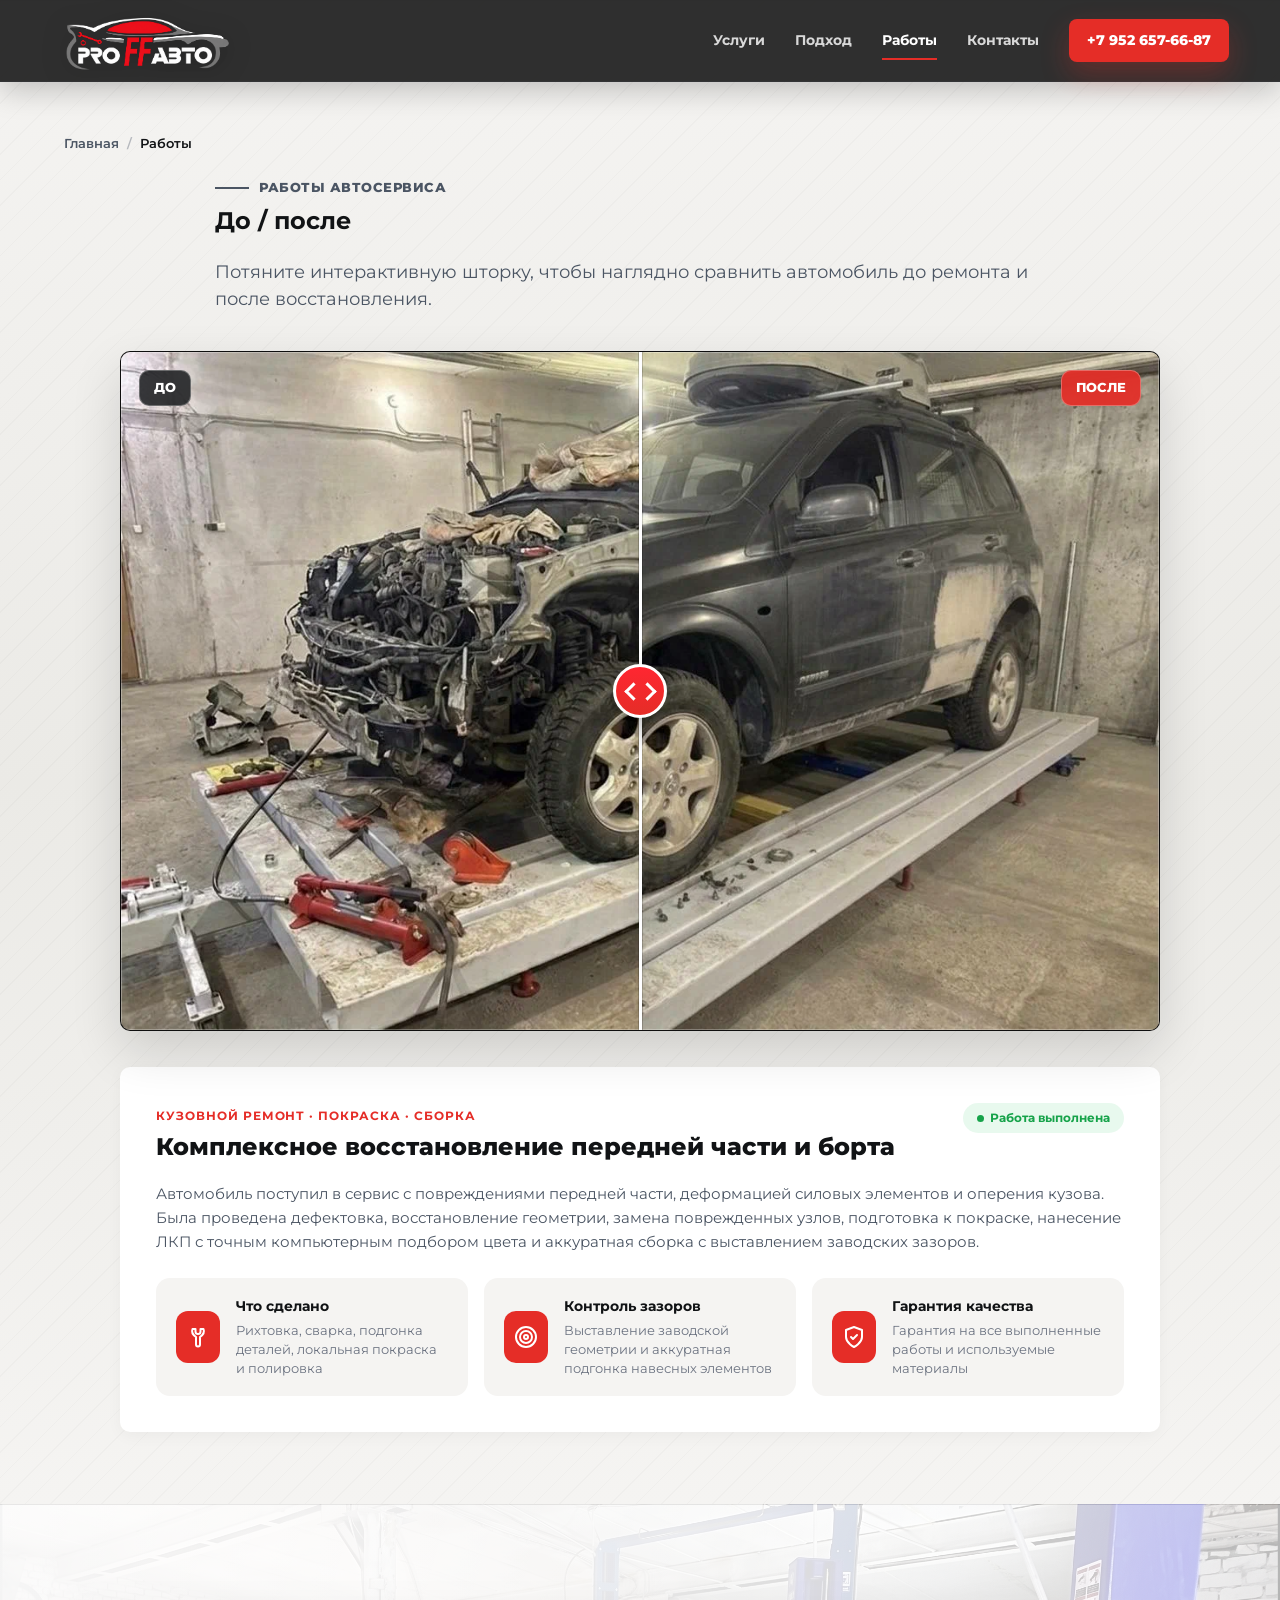
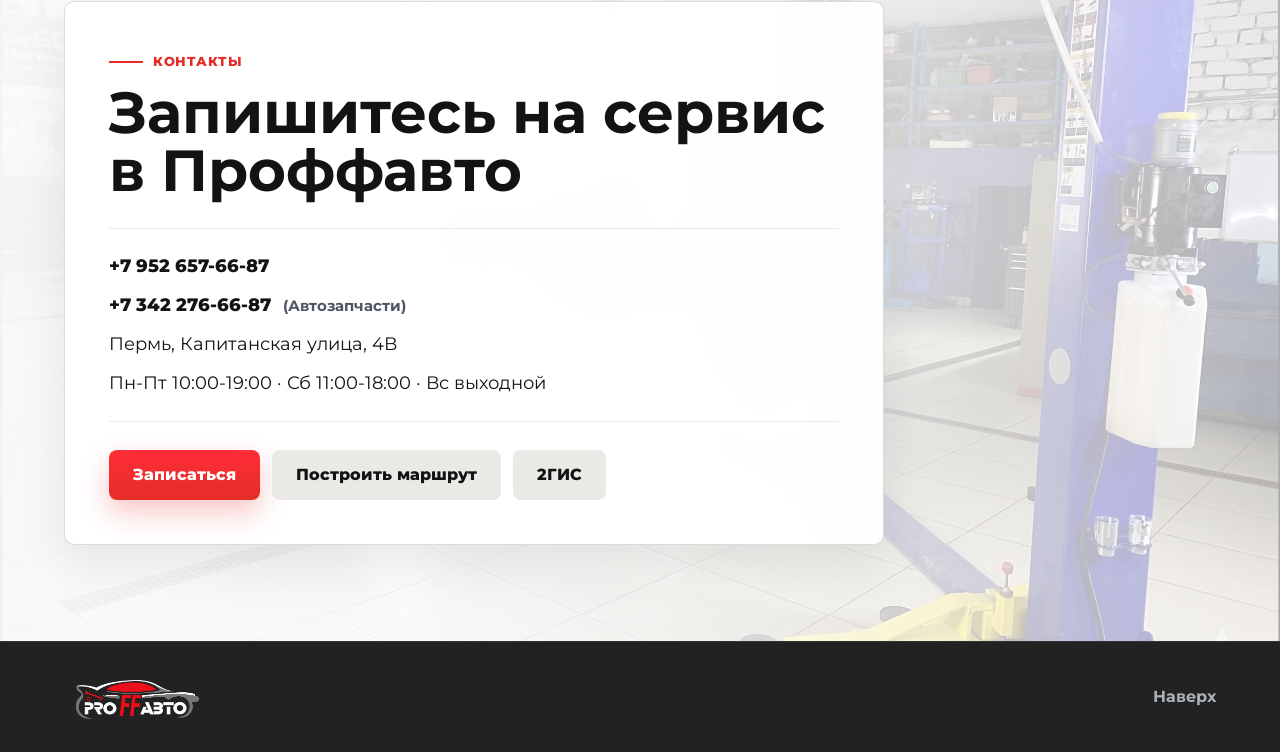
==== works.html @ 208b6aa0 "feat: move works comparison section to separate works.html page and update styling" ====
<!DOCTYPE html>
<html lang="ru">
<head>
  <meta charset="UTF-8">
  <meta name="viewport" content="width=device-width, initial-scale=1.0">
  <meta name="description" content="Примеры выполненных работ автосервиса Proffавто в Закамске. Фото автомобиля до и после ремонта. Телефон: +7 952 657-66-87.">
  <meta name="theme-color" content="#222223">
  <link rel="preconnect" href="https://fonts.googleapis.com">
  <link rel="preconnect" href="https://fonts.gstatic.com" crossorigin>
  <link href="https://fonts.googleapis.com/css2?family=Montserrat:ital,wght@0,400;0,500;0,600;0,700;0,800;0,900;1,400&display=swap" rel="stylesheet">
  <link rel="preload" as="image" href="do.jpg">
  <link rel="preload" as="image" href="posle.jpg">
  <link rel="icon" type="image/png" sizes="512x512" href="favicon.png?v=2">
  <title>Примеры работ До / После – Автосервис Proffавто в Закамске, Пермь</title>
  <link rel="stylesheet" href="style.css?v=12">
</head>
<body class="page-works">
  <header class="site-header" data-header>
    <a class="logo" href="index.html" aria-label="Proffавто на главную">
      <img class="logo-image" src="logo-transparent.png" alt="Proffавто">
    </a>

    <button class="nav-toggle" type="button" aria-expanded="false" aria-controls="main-nav" data-nav-toggle>
      <span></span>
      <span></span>
      <span></span>
    </button>

    <nav class="main-nav" id="main-nav" data-nav>
      <a href="index.html#services">Услуги</a>
      <a href="index.html#about">Подход</a>
      <a href="works.html" class="is-active">Работы</a>
      <a href="#contacts">Контакты</a>
      <a class="nav-phone" href="tel:+79526576687">+7 952 657-66-87</a>
    </nav>
  </header>

  <main id="top">
    <section class="section works-section works-page-section" id="works">
      <div class="works-page-header">
        <nav class="breadcrumbs" aria-label="Навигация по сайту">
          <a href="index.html">Главная</a>
          <span class="sep" aria-hidden="true">/</span>
          <span class="current">Работы</span>
        </nav>

        <div class="section-heading compact">
          <p class="eyebrow">Работы автосервиса</p>
          <h1>До / после</h1>
          <p>Потяните интерактивную шторку, чтобы наглядно сравнить автомобиль до ремонта и после восстановления.</p>
        </div>
      </div>

      <div class="work-comparison" data-comparison style="--position: 50%;">
        <img class="comparison-image comparison-before" src="do.jpg" alt="Автомобиль до ремонта">
        <img class="comparison-image comparison-after" src="posle.jpg" alt="Автомобиль после ремонта">
        <span class="comparison-label comparison-label-before">До</span>
        <span class="comparison-label comparison-label-after">После</span>
        <span class="comparison-divider" aria-hidden="true">
          <span class="comparison-handle"></span>
        </span>
        <input class="comparison-range" type="range" min="0" max="100" value="50" aria-label="Сравнить фото до и после" data-comparison-range>
      </div>

      <div class="work-details-card">
        <div class="work-details-header">
          <div>
            <span class="work-meta-tag">Кузовной ремонт · Покраска · Сборка</span>
            <h2 class="work-details-title">Комплексное восстановление передней части и борта</h2>
          </div>
          <span class="work-status-badge">Работа выполнена</span>
        </div>
        <p class="work-details-desc">
          Автомобиль поступил в сервис с повреждениями передней части, деформацией силовых элементов и оперения кузова. Была проведена дефектовка, восстановление геометрии, замена поврежденных узлов, подготовка к покраске, нанесение ЛКП с точным компьютерным подбором цвета и аккуратная сборка с выставлением заводских зазоров.
        </p>
        <div class="work-specs-grid">
          <div class="work-spec-item">
            <div class="work-spec-icon" aria-hidden="true">
              <svg viewBox="0 0 24 24" fill="none" stroke="currentColor" stroke-width="2" stroke-linecap="round" stroke-linejoin="round">
                <path d="M6.5 4 h3 v2.5 a2.5 2.5 0 0 0 5 0 V4 h3 C18.5 6.5 17.5 9.5 14 12 V19.5 a2 2 0 0 1 -4 0 V12 C6.5 9.5 5.5 6.5 6.5 4 z"></path>
              </svg>
            </div>
            <div>
              <strong>Что сделано</strong>
              <p>Рихтовка, сварка, подгонка деталей, локальная покраска и полировка</p>
            </div>
          </div>
          <div class="work-spec-item">
            <div class="work-spec-icon" aria-hidden="true">
              <svg viewBox="0 0 24 24" fill="none" stroke="currentColor" stroke-width="2" stroke-linecap="round" stroke-linejoin="round">
                <circle cx="12" cy="12" r="10"></circle>
                <circle cx="12" cy="12" r="6"></circle>
                <circle cx="12" cy="12" r="2"></circle>
              </svg>
            </div>
            <div>
              <strong>Контроль зазоров</strong>
              <p>Выставление заводской геометрии и аккуратная подгонка навесных элементов</p>
            </div>
          </div>
          <div class="work-spec-item">
            <div class="work-spec-icon" aria-hidden="true">
              <svg viewBox="0 0 24 24" fill="none" stroke="currentColor" stroke-width="2" stroke-linecap="round" stroke-linejoin="round">
                <path d="M12 22s8-4 8-10V5l-8-3-8 3v7c0 6 8 10 8 10z"></path>
                <path d="M9 12l2 2 4-4"></path>
              </svg>
            </div>
            <div>
              <strong>Гарантия качества</strong>
              <p>Гарантия на все выполненные работы и используемые материалы</p>
            </div>
          </div>
        </div>
      </div>
    </section>

    <section class="section contact-section" id="contacts">
      <div class="contact-card">
        <p class="eyebrow">Контакты</p>
        <h2>Запишитесь на сервис в Проффавто</h2>

        <div class="contact-lines">
          <a href="tel:+79526576687">+7 952 657-66-87</a>
          <span class="contact-phone-line">
            <a href="tel:+73422766687">+7 342 276-66-87</a>
            <span class="contact-phone-note">(Автозапчасти)</span>
          </span>
          <span>Пермь, Капитанская улица, 4В</span>
          <span>Пн-Пт 10:00-19:00 · Сб 11:00-18:00 · Вс выходной</span>
        </div>

        <div class="contact-actions">
          <a class="btn btn-primary" href="tel:+79526576687">Записаться</a>
          <a class="btn btn-secondary" href="https://yandex.com/maps/org/proffauto/19250466593/?ll=56.021358%2C58.025476&z=16" target="_blank" rel="noreferrer" aria-haspopup="dialog" aria-expanded="false" data-route-trigger>Построить маршрут</a>
          <a class="btn btn-secondary" href="https://go.2gis.com/cyw1y" target="_blank" rel="noreferrer">2ГИС</a>
        </div>
      </div>
    </section>
  </main>

  <div class="route-modal" hidden data-route-modal>
    <div class="route-backdrop" data-route-close></div>
    <section class="route-dialog" role="dialog" aria-modal="true" aria-labelledby="route-title" tabindex="-1" data-route-dialog>
      <button class="route-close" type="button" aria-label="Закрыть выбор карт" data-route-close>×</button>
      <p class="eyebrow">Маршрут</p>
      <h2 id="route-title">В каких картах построить маршрут?</h2>

      <div class="route-options">
        <a class="btn btn-secondary route-option" href="https://go.2gis.com/cyw1y" target="_blank" rel="noreferrer" data-route-link>2ГИС</a>
        <a class="btn btn-secondary route-option" href="https://yandex.com/maps/org/proffauto/19250466593/?ll=56.021358%2C58.025476&z=16" target="_blank" rel="noreferrer" data-route-link>Яндекс Карты</a>
      </div>
    </section>
  </div>

  <footer class="site-footer">
    <span class="footer-brand">
      <a href="index.html" aria-label="Proffавто на главную"><img src="logo-transparent.png" alt="Proffавто"></a>
    </span>
    <a href="#top">Наверх</a>
  </footer>

  <script src="script.js"></script>
  <script src="tracker.js?v=2" defer></script>
</body>
</html>
---- style.css ----
/* ==========================================================================
   PROFFАВТО — Светлая тема (стилистика GrafitAuto / grafitauto.ru)
   ========================================================================== */

:root {
  --bg: #f5f4f2;
  --bg-2: #ffffff;
  --surface: rgba(255, 255, 255, 0.95);
  --surface-solid: #ffffff;
  --surface-2: #fcfbf9;
  --text: #111315;
  --muted: #4b5563;
  --muted-2: #6b7280;
  --line: rgba(0, 0, 0, 0.08);
  --line-strong: rgba(0, 0, 0, 0.14);
  --red: #e52d27;
  --red-dark: #c41f1a;
  --red-soft: rgba(229, 45, 39, 0.08);
  --yellow: #fab918;
  --highlight: #22252a;
  --steel: #64748b;
  --white-soft: #f8f9fa;
  --shadow: 0 12px 36px rgba(0, 0, 0, 0.06);
  --shadow-sm: 0 4px 16px rgba(0, 0, 0, 0.04);
  --shadow-red: 0 12px 28px rgba(229, 45, 39, 0.28);
  --button-radius: 8px;
  --card-radius: 10px;
  --max-width: 1320px;
}

* {
  box-sizing: border-box;
}

html {
  scroll-behavior: smooth;
  scroll-padding-top: 90px;
  overflow-x: hidden;
}

body {
  margin: 0;
  min-width: 320px;
  overflow-x: hidden;
  background-color: var(--bg);
  color: var(--text);
  font-family: 'Montserrat', Inter, Arial, Helvetica, sans-serif;
  line-height: 1.5;
  text-rendering: optimizeLegibility;
}

body.nav-open,
body.route-modal-open {
  overflow: hidden;
}

a {
  color: inherit;
  text-decoration: none;
}

button,
input,
textarea {
  font: inherit;
}

img {
  max-width: 100%;
}

/* ==========================================================================
   Шапка сайта (Site Header) — Темный графит в цвет футера (#222223)
   ========================================================================== */

.site-header {
  position: fixed;
  z-index: 20;
  top: 0;
  left: 0;
  right: 0;
  display: flex;
  align-items: center;
  justify-content: space-between;
  gap: 24px;
  min-height: 78px;
  padding: 10px clamp(18px, 4vw, 64px);
  background: rgba(34, 34, 35, 0.94);
  border-bottom: 1px solid #333436;
  backdrop-filter: blur(20px);
  -webkit-backdrop-filter: blur(20px);
  box-shadow: 0 8px 30px rgba(0, 0, 0, 0.22);
  transition: min-height 0.2s ease, border-color 0.2s ease, background 0.2s ease, box-shadow 0.2s ease;
}

.site-header.is-scrolled {
  min-height: 68px;
  background: rgba(30, 30, 31, 0.98);
  border-bottom-color: rgba(255, 255, 255, 0.12);
  box-shadow: 0 12px 36px rgba(0, 0, 0, 0.35);
}

.logo {
  display: inline-flex;
  align-items: center;
  min-width: max-content;
  outline-offset: 8px;
}

.logo-image {
  display: block;
  width: 184px;
  height: auto;
  filter: drop-shadow(0 4px 12px rgba(0, 0, 0, 0.3));
}

.main-nav {
  display: flex;
  align-items: center;
  gap: 30px;
  color: rgba(255, 255, 255, 0.82);
  font-size: 14px;
  font-weight: 700;
}

.main-nav a {
  position: relative;
  outline-offset: 8px;
  transition: color 0.18s ease;
}

.main-nav a:not(.nav-phone)::after {
  content: "";
  position: absolute;
  left: 0;
  right: 0;
  bottom: -9px;
  height: 2px;
  background: var(--red);
  transform: scaleX(0);
  transform-origin: left;
  transition: transform 0.2s ease;
}

.main-nav a:hover,
.main-nav a:focus-visible {
  color: #ffffff;
}

.main-nav a:not(.nav-phone):hover::after,
.main-nav a:not(.nav-phone):focus-visible::after {
  transform: scaleX(1);
}

.main-nav a.is-active,
.main-nav a.is-active:focus-visible {
  color: #ffffff;
}

.main-nav a.is-active:not(.nav-phone)::after {
  transform: scaleX(1);
}

.nav-phone {
  padding: 11px 18px;
  background: var(--red);
  border: none;
  border-radius: var(--button-radius);
  color: #ffffff;
  font-weight: 800;
  box-shadow: var(--shadow-red);
  transition: background 0.2s ease, transform 0.2s ease, box-shadow 0.2s ease;
}

.nav-phone:hover,
.nav-phone:focus-visible {
  background: var(--red-dark);
  color: #ffffff !important;
  transform: translateY(-1px);
  box-shadow: 0 8px 24px rgba(229, 45, 39, 0.4);
}

.nav-toggle {
  display: none;
  width: 44px;
  height: 44px;
  padding: 10px;
  background: rgba(255, 255, 255, 0.08);
  border: 1px solid rgba(255, 255, 255, 0.16);
  border-radius: 8px;
  cursor: pointer;
}

.nav-toggle span {
  display: block;
  height: 2px;
  margin: 5px 0;
  background: #ffffff;
  transition: transform 0.2s ease, opacity 0.2s ease;
}

/* ==========================================================================
   Первый экран (Hero)
   ========================================================================== */

.hero {
  position: relative;
  min-height: clamp(760px, 92vh, 980px);
  display: grid;
  align-items: end;
  overflow: hidden;
  padding: 118px clamp(18px, 5vw, 72px) 72px;
  background-color: #ffffff;
}

.hero-media,
.image-panel {
  background-color: #e5e7eb;
  background-image:
    linear-gradient(125deg, rgba(229, 45, 39, 0.1), transparent 30%),
    url("zaezd.png");
  background-position: center;
  background-size: cover;
}

.image-panel {
  background-image:
    linear-gradient(125deg, rgba(229, 45, 39, 0.1), transparent 30%),
    url("work.jpeg");
}

.hero-media {
  position: absolute;
  inset: 0;
  transform: scale(1.03);
  filter: contrast(1.04) brightness(1.02);
}

.hero-overlay {
  position: absolute;
  inset: 0;
  background:
    linear-gradient(100deg, rgba(255, 255, 255, 0.97) 0%, rgba(255, 255, 255, 0.92) 42%, rgba(255, 255, 255, 0.5) 82%, rgba(255, 255, 255, 0.28) 100%),
    linear-gradient(0deg, rgba(255, 255, 255, 0.96) 0%, rgba(255, 255, 255, 0.5) 30%, transparent 65%);
}

.hero::before {
  display: none;
}

.hero::after {
  content: "";
  position: absolute;
  left: clamp(18px, 5vw, 72px);
  right: clamp(18px, 5vw, 72px);
  bottom: 0;
  height: 3px;
  background: linear-gradient(90deg, var(--red), rgba(229, 45, 39, 0.25), transparent);
}

.hero-content {
  position: relative;
  z-index: 1;
  width: min(930px, 100%);
  transform: translateY(-58px);
}

.eyebrow {
  display: inline-flex;
  align-items: center;
  gap: 10px;
  margin: 0 0 14px;
  color: var(--red);
  font-size: 13px;
  font-weight: 800;
  letter-spacing: 0.5px;
  line-height: 1.2;
  text-transform: uppercase;
}

.eyebrow::before {
  content: "";
  width: 34px;
  height: 2px;
  background: currentColor;
}

h1,
h2,
h3,
p {
  margin-top: 0;
}

.hero-title {
  margin-bottom: 20px;
  font-size: 128px;
  font-weight: 900;
  line-height: 0.86;
  letter-spacing: 0;
  text-transform: uppercase;
  background: linear-gradient(180deg, #111315 0%, #202429 55%, #3d4349 100%);
  background-clip: text;
  -webkit-background-clip: text;
  color: transparent;
  -webkit-text-fill-color: transparent;
  text-shadow: none;
}

.hero-title .hero-ff {
  background: linear-gradient(180deg, #ff2a37 0%, var(--red) 100%);
  background-clip: text;
  -webkit-background-clip: text;
  color: transparent;
  -webkit-text-fill-color: transparent;
}

h2 {
  margin-bottom: 16px;
  color: var(--text);
  font-size: 58px;
  line-height: 1;
  letter-spacing: 0;
  overflow-wrap: break-word;
}

h3 {
  margin-bottom: 10px;
  color: var(--text);
  font-size: 21px;
  line-height: 1.18;
  letter-spacing: 0;
}

.hero-lead {
  width: min(700px, 100%);
  margin-bottom: 30px;
  color: #374151;
  font-size: 22px;
  font-weight: 600;
  line-height: 1.45;
}

.hero-actions,
.contact-actions {
  display: flex;
  flex-wrap: wrap;
  gap: 12px;
}

/* ==========================================================================
   Кнопки (Buttons)
   ========================================================================== */

.btn {
  position: relative;
  display: inline-flex;
  align-items: center;
  justify-content: center;
  min-height: 50px;
  padding: 13px 24px;
  overflow: hidden;
  border: none;
  border-radius: var(--button-radius);
  cursor: pointer;
  font-weight: 800;
  isolation: isolate;
  outline: none;
  transition: transform 0.18s ease, background 0.18s ease, box-shadow 0.18s ease, color 0.18s ease;
}

.btn::before {
  content: "";
  position: absolute;
  z-index: -1;
  inset: 0;
  background: linear-gradient(110deg, transparent 0%, rgba(255, 255, 255, 0.28) 48%, transparent 100%);
  transform: translateX(-115%);
  transition: transform 0.45s ease;
}

.btn:hover,
.btn:focus-visible {
  transform: translateY(-2px);
}

.btn:hover::before,
.btn:focus-visible::before {
  transform: translateX(115%);
}

.btn-primary {
  border: none;
  background: linear-gradient(180deg, #ff2d38, var(--red));
  color: #ffffff;
  box-shadow: var(--shadow-red);
}

.btn-primary:hover,
.btn-primary:focus-visible {
  border: none;
  background: linear-gradient(180deg, #ff3c46, var(--red-dark));
  box-shadow: 0 16px 36px rgba(229, 45, 39, 0.35);
  color: #ffffff;
}

.btn-secondary {
  border: none;
  background: #ebe9e5;
  color: #111315;
  box-shadow: none;
}

.btn-secondary:hover,
.btn-secondary:focus-visible {
  border: none;
  color: var(--red);
  background: #e2e0dc;
  box-shadow: 0 4px 14px rgba(0, 0, 0, 0.08);
}

.hero-info {
  position: relative;
  display: grid;
  grid-template-columns: repeat(3, minmax(0, 1fr));
  gap: 0;
  width: min(850px, 100%);
  margin-top: 50px;
  overflow: hidden;
  border: none;
  border-radius: var(--card-radius);
  background: #ffffff;
  box-shadow: 0 12px 36px rgba(0, 0, 0, 0.08);
}

.hero-info::before {
  content: "";
  position: absolute;
  z-index: 2;
  top: 0;
  left: 0;
  right: 0;
  height: 3px;
  background: linear-gradient(90deg, var(--red), rgba(229, 45, 39, 0.2), transparent);
}

.hero-info div {
  min-height: 100px;
  padding: 22px;
  background: #ffffff;
}

.hero-info span {
  display: block;
  color: var(--muted-2);
  font-size: 13px;
  font-weight: 800;
  text-transform: uppercase;
  letter-spacing: 0.5px;
}

.hero-info strong {
  display: block;
  margin-top: 6px;
  color: var(--text);
  font-size: 18px;
  font-weight: 800;
}

.hero-info small {
  display: block;
  margin-top: 4px;
  color: var(--muted);
  font-size: 13px;
  line-height: 1.35;
}

/* ==========================================================================
   Секции и типографика
   ========================================================================== */

.section {
  position: relative;
  padding: 96px clamp(18px, 5vw, 72px);
}

.section-heading,
.services-grid,
.team-wrap,
.reviews-grid,
.work-comparison {
  width: min(var(--max-width), 100%);
  margin-right: auto;
  margin-left: auto;
}

.section-heading {
  display: grid;
  grid-template-columns: minmax(220px, 0.82fr) minmax(300px, 1.18fr);
  gap: 28px 76px;
  align-items: end;
  margin-bottom: 38px;
}

.section-heading .eyebrow {
  grid-column: 1 / -1;
  margin-bottom: -10px;
}

.section-heading p:not(.eyebrow) {
  color: var(--muted);
  font-size: 18px;
}

.section-heading.compact {
  display: block;
  width: min(850px, 100%);
}

.section-heading.compact .eyebrow {
  margin-bottom: 8px;
}

/* ==========================================================================
   Секция услуг (Services)
   ========================================================================== */

.services-section {
  background-color: var(--bg);
  border-top: 1px solid var(--line);
}

.services-section > *,
.reviews-section > * {
  position: relative;
  z-index: 1;
}

.services-grid {
  display: grid;
  grid-template-columns: repeat(3, minmax(0, 1fr));
  gap: 16px;
}

.service-card {
  position: relative;
  min-height: 260px;
  overflow: hidden;
  padding: 28px;
  background: #ffffff;
  border: 1px solid var(--line);
  border-radius: var(--card-radius);
  box-shadow: var(--shadow-sm);
  transition: transform 0.18s ease, border-color 0.18s ease, box-shadow 0.18s ease;
}

.service-card::before {
  content: "";
  position: absolute;
  top: 0;
  left: 0;
  right: 0;
  height: 3px;
  background: linear-gradient(90deg, var(--red), rgba(229, 45, 39, 0.2), transparent);
  opacity: 0;
  transition: opacity 0.18s ease;
}

.service-card:hover {
  transform: translateY(-4px);
  border-color: rgba(229, 45, 39, 0.35);
  box-shadow: 0 14px 38px rgba(0, 0, 0, 0.08);
}

.service-card:hover::before {
  opacity: 1;
}

.service-number {
  position: relative;
  z-index: 1;
  display: inline-grid;
  place-items: center;
  min-width: 44px;
  height: 30px;
  margin-bottom: 42px;
  color: var(--red);
  background: var(--red-soft);
  border: 1px solid rgba(229, 45, 39, 0.22);
  border-radius: 999px;
  font-size: 12px;
  font-weight: 900;
}

.service-card h3,
.service-card p,
.service-card .service-content {
  position: relative;
  z-index: 1;
}

.service-card p,
.content-panel p,
.step p {
  color: var(--muted);
}

.service-card-wide {
  grid-column: 1 / -1;
  display: grid;
  grid-template-columns: auto minmax(0, 1fr);
  gap: clamp(22px, 4vw, 54px);
  align-items: start;
  min-height: 0;
  padding-block: 34px;
  background: linear-gradient(135deg, #ffffff 65%, rgba(229, 45, 39, 0.04) 100%);
  border: 1px solid var(--line);
}

.service-card-wide .service-number {
  margin-bottom: 0;
}

.service-card-wide .service-content {
  max-width: 920px;
}

.service-card-wide p {
  margin-bottom: 0;
  font-size: 18px;
}

/* ==========================================================================
   Секция команды (Team)
   ========================================================================== */

.team-section {
  overflow: hidden;
  background-color: #ffffff;
  border-top: 1px solid var(--line);
}

.team-section > * {
  position: relative;
  z-index: 1;
}

.team-wrap {
  display: grid;
  grid-template-columns: minmax(300px, 0.92fr) minmax(360px, 1.08fr);
  gap: clamp(26px, 5vw, 72px);
  align-items: center;
}

.team-content {
  max-width: 640px;
}

.team-content h2 {
  margin-bottom: 22px;
}

.team-content > p:not(.eyebrow) {
  margin-bottom: 30px;
  color: var(--muted);
  font-size: 18px;
}

.team-points {
  display: flex;
  flex-wrap: wrap;
  gap: 10px;
}

.team-points span {
  display: inline-flex;
  align-items: center;
  min-height: 42px;
  padding: 10px 16px;
  background: var(--bg);
  border: 1px solid var(--line);
  border-left: 3px solid var(--red);
  border-radius: var(--button-radius);
  color: var(--text);
  font-size: 14px;
  font-weight: 800;
}

.team-photo {
  position: relative;
  min-height: 520px;
  margin: 0;
  overflow: hidden;
  background: var(--bg);
  border: 1px solid var(--line);
  border-radius: var(--card-radius);
  box-shadow: var(--shadow);
}

.team-photo::before {
  content: "";
  position: absolute;
  z-index: 1;
  inset: 0;
  background: linear-gradient(0deg, rgba(0, 0, 0, 0.15) 0%, transparent 40%);
  pointer-events: none;
}

.team-photo::after {
  content: "";
  position: absolute;
  z-index: 2;
  left: 0;
  right: 0;
  bottom: 0;
  height: 3px;
  background: linear-gradient(90deg, var(--red), rgba(229, 45, 39, 0.2), transparent);
}

.team-photo img {
  display: block;
  width: 100%;
  height: 100%;
  min-height: 520px;
  object-fit: cover;
}

/* ==========================================================================
   Секция отзывов (Reviews)
   ========================================================================== */

.reviews-section {
  background-color: var(--bg);
  border-top: 1px solid var(--line);
}

.reviews-grid {
  display: grid;
  grid-template-columns: repeat(2, minmax(0, 1fr));
  gap: 20px;
}

.review-card {
  position: relative;
  display: grid;
  justify-items: center;
  align-content: center;
  min-height: 405px;
  overflow: hidden;
  padding: clamp(26px, 4vw, 42px);
  background: #ffffff;
  border: 1px solid var(--line);
  border-radius: var(--card-radius);
  box-shadow: var(--shadow);
  text-align: center;
}

.review-card::before {
  content: "";
  position: absolute;
  top: 0;
  left: 50%;
  width: 180px;
  height: 3px;
  background: linear-gradient(90deg, transparent, var(--red), transparent);
  transform: translateX(-50%);
}

.good-place-badge {
  position: absolute;
  top: 20px;
  right: 20px;
  width: 58px;
  height: auto;
  z-index: 10;
  filter: drop-shadow(0 4px 10px rgba(0, 0, 0, 0.15));
  transition: transform 0.3s cubic-bezier(0.34, 1.56, 0.64, 1), filter 0.3s ease;
  cursor: pointer;
}

.good-place-badge:hover {
  transform: translateY(-3px) scale(1.08);
  filter: drop-shadow(0 8px 18px rgba(252, 60, 0, 0.3));
}

[data-review-card="2gis"] .good-place-badge:hover {
  filter: drop-shadow(0 8px 18px rgba(24, 193, 99, 0.3));
}

.good-place-badge img {
  display: block;
  width: 100%;
  height: auto;
  object-fit: contain;
}

.review-service {
  display: inline-flex;
  align-items: center;
  justify-content: center;
  width: 230px;
  max-width: 78%;
  height: 62px;
  margin-bottom: 26px;
  overflow: hidden;
  background: var(--bg);
  border: 1px solid var(--line);
  border-radius: var(--card-radius);
}

.review-service img {
  display: block;
  width: auto;
  height: 100%;
  max-width: 100%;
  object-fit: contain;
}

.yandex-logo img {
  width: 54px;
  height: 54px;
  max-width: 54px;
  max-height: 54px;
}

.two-gis-logo img {
  width: 182px;
  height: auto;
  max-height: 54px;
}

.review-rating {
  margin-bottom: 16px;
  color: var(--text);
  font-size: 88px;
  line-height: 0.9;
  font-weight: 900;
  text-shadow: none;
}

.review-stars {
  display: flex;
  gap: 7px;
  margin-bottom: 20px;
  color: var(--yellow);
  font-size: 36px;
  line-height: 1;
  text-shadow: 0 4px 12px rgba(250, 185, 24, 0.35);
}

.review-card p {
  margin-bottom: 30px;
  color: var(--muted);
  font-size: 20px;
  font-weight: 700;
}

.review-card .btn {
  width: min(300px, 100%);
}

/* ==========================================================================
   Секция «Подход» (Split / Steps)
   ========================================================================== */

.split-section {
  display: grid;
  grid-template-columns: minmax(320px, 0.95fr) minmax(320px, 1.05fr);
  gap: 46px;
  align-items: stretch;
  background-color: #ffffff;
  border-top: 1px solid var(--line);
}

.image-panel {
  min-height: 650px;
  border: 1px solid var(--line);
  border-radius: var(--card-radius);
  background-position: center left;
  box-shadow: var(--shadow);
}

.content-panel {
  align-self: center;
  max-width: 680px;
}

.content-panel > p:not(.eyebrow) {
  margin-bottom: 30px;
  font-size: 18px;
  color: var(--muted);
}

.steps {
  display: grid;
  position: relative;
  gap: 14px;
}

.steps::before {
  content: "";
  position: absolute;
  top: 28px;
  bottom: 28px;
  left: 51px;
  width: 2px;
  background: linear-gradient(180deg, rgba(229, 45, 39, 0), var(--red), rgba(229, 45, 39, 0));
}

.step {
  position: relative;
  display: grid;
  grid-template-columns: 66px 1fr;
  gap: 18px;
  align-items: center;
  min-height: 118px;
  overflow: hidden;
  padding: 22px 24px 22px 22px;
  background: var(--bg);
  border: 1px solid var(--line);
  border-radius: var(--card-radius);
  box-shadow: 0 2px 8px rgba(0, 0, 0, 0.03);
  transition: transform 0.18s ease, border-color 0.18s ease, box-shadow 0.18s ease;
}

.step::before {
  content: "";
  position: absolute;
  inset: 0 auto 0 0;
  width: 3px;
  background: linear-gradient(180deg, transparent, var(--red), transparent);
  opacity: 0.82;
}

.step:hover {
  transform: translateY(-2px);
  border-color: rgba(229, 45, 39, 0.34);
  box-shadow: 0 8px 24px rgba(0, 0, 0, 0.06);
}

.step span {
  position: relative;
  z-index: 1;
  display: grid;
  place-items: center;
  width: 58px;
  height: 58px;
  background: linear-gradient(145deg, #ff2d38, var(--red));
  border: 1px solid var(--red);
  border-radius: var(--card-radius);
  color: #ffffff;
  font-size: 20px;
  font-weight: 900;
  box-shadow: var(--shadow-red);
}

.step div {
  position: relative;
  z-index: 1;
}

.step h3,
.step p {
  margin-bottom: 0;
}

.step h3 {
  margin-bottom: 4px;
}

/* ==========================================================================
   Секция работ (Works: До / После)
   ========================================================================== */

.works-section {
  background:
    repeating-linear-gradient(135deg, rgba(0, 0, 0, 0.02) 0 1px, transparent 1px 18px),
    linear-gradient(180deg, #f5f4f2 0%, #ebeae6 52%, #f5f4f2 100%);
  color: var(--text);
  padding-top: 76px;
  padding-bottom: 76px;
  border-top: 1px solid var(--line);
}

.works-section .eyebrow {
  color: var(--red);
}

.works-section .section-heading p {
  color: var(--muted);
}

.work-comparison {
  --position: 50%;
  position: relative;
  width: min(1040px, 100%);
  max-height: 680px;
  aspect-ratio: 1195 / 896;
  overflow: hidden;
  isolation: isolate;
  border: 1px solid rgba(0, 0, 0, 0.12);
  border-radius: var(--card-radius);
  background: #111;
  box-shadow: 0 20px 50px rgba(0, 0, 0, 0.14);
}

.work-comparison::before {
  content: "";
  position: absolute;
  z-index: 2;
  inset: 0;
  border: 1px solid rgba(255, 255, 255, 0.28);
  pointer-events: none;
}

.comparison-image {
  position: absolute;
  inset: 0;
  display: block;
  width: 100%;
  height: 100%;
  object-fit: cover;
  pointer-events: none;
  user-select: none;
}

.comparison-after {
  clip-path: inset(0 0 0 var(--position));
}

.comparison-label {
  position: absolute;
  z-index: 3;
  top: 18px;
  display: inline-flex;
  align-items: center;
  min-height: 34px;
  padding: 7px 14px;
  background: rgba(17, 19, 21, 0.82);
  border: 1px solid rgba(255, 255, 255, 0.28);
  border-radius: var(--card-radius);
  color: #ffffff;
  font-size: 13px;
  font-weight: 800;
  text-transform: uppercase;
  backdrop-filter: blur(12px);
}

.comparison-label-before {
  left: 18px;
}

.comparison-label-after {
  right: 18px;
  background: rgba(229, 45, 39, 0.92);
}

.comparison-divider {
  position: absolute;
  z-index: 4;
  top: 0;
  bottom: 0;
  left: var(--position);
  width: 0;
  pointer-events: none;
}

.comparison-divider::before {
  content: "";
  position: absolute;
  top: 0;
  bottom: 0;
  left: -1px;
  width: 3px;
  background: #ffffff;
  box-shadow: 0 0 0 1px rgba(0, 0, 0, 0.18), 0 0 18px rgba(0, 0, 0, 0.4);
}

.comparison-handle {
  position: absolute;
  top: 50%;
  left: 0;
  display: grid;
  place-items: center;
  width: 54px;
  height: 54px;
  background: linear-gradient(180deg, #ff2631, var(--red));
  border: 3px solid #ffffff;
  border-radius: 50%;
  box-shadow: 0 12px 30px rgba(0, 0, 0, 0.3);
  transform: translate(-50%, -50%);
}

.comparison-handle::before,
.comparison-handle::after {
  content: "";
  position: absolute;
  width: 10px;
  height: 10px;
  border-top: 3px solid #ffffff;
  border-left: 3px solid #ffffff;
}

.comparison-handle::before {
  transform: translateX(-7px) rotate(-45deg);
}

.comparison-handle::after {
  transform: translateX(7px) rotate(135deg);
}

.comparison-range {
  position: absolute;
  z-index: 5;
  inset: 0;
  width: 100%;
  height: 100%;
  margin: 0;
  opacity: 0;
  cursor: ew-resize;
}

/* Стили отдельной страницы работ */
.works-page-section {
  padding-top: clamp(100px, 12vw, 130px);
  padding-bottom: 72px;
}

.works-page-header {
  width: min(var(--max-width), 100%);
  margin-left: auto;
  margin-right: auto;
  margin-bottom: 30px;
}

.breadcrumbs {
  display: inline-flex;
  align-items: center;
  gap: 8px;
  font-size: 13px;
  font-weight: 600;
  color: var(--muted-2);
  margin-bottom: 18px;
}

.breadcrumbs a {
  color: var(--muted);
  transition: color 0.16s ease;
}

.breadcrumbs a:hover {
  color: var(--red);
}

.breadcrumbs .sep {
  opacity: 0.45;
  user-select: none;
}

.breadcrumbs .current {
  color: var(--text);
}

.work-details-card {
  width: min(1040px, 100%);
  margin: 36px auto 0;
  background: var(--surface-solid);
  border: none;
  border-radius: var(--card-radius);
  padding: clamp(20px, 3.5vw, 36px);
  box-shadow: var(--shadow-sm);
}

.work-details-header {
  display: flex;
  flex-wrap: wrap;
  align-items: flex-start;
  justify-content: space-between;
  gap: 16px;
  margin-bottom: 20px;
  padding-bottom: 0;
  border-bottom: none;
}

.work-meta-tag {
  display: inline-block;
  font-size: 12px;
  font-weight: 700;
  text-transform: uppercase;
  letter-spacing: 0.08em;
  color: var(--red);
  margin-bottom: 6px;
}

.work-details-title {
  font-size: clamp(20px, 2.5vw, 24px);
  font-weight: 800;
  color: var(--text);
  margin: 0;
  line-height: 1.3;
}

.work-status-badge {
  display: inline-flex;
  align-items: center;
  gap: 6px;
  padding: 6px 14px;
  background: rgba(34, 197, 94, 0.1);
  color: #16a34a;
  border: none;
  border-radius: 999px;
  font-size: 12px;
  font-weight: 700;
  white-space: nowrap;
}

.work-status-badge::before {
  content: "";
  width: 7px;
  height: 7px;
  border-radius: 50%;
  background: #16a34a;
}

.work-details-desc {
  font-size: 15px;
  line-height: 1.6;
  color: var(--muted);
  margin: 0 0 24px;
}

.work-specs-grid {
  display: grid;
  grid-template-columns: repeat(auto-fit, minmax(260px, 1fr));
  gap: 16px;
}

.work-spec-item {
  display: flex;
  align-items: center;
  gap: 16px;
  padding: 18px 20px;
  background: #f5f4f2;
  border: none;
  border-radius: 14px;
}

.work-spec-icon {
  display: inline-flex;
  align-items: center;
  justify-content: center;
  width: 44px;
  height: 52px;
  min-width: 44px;
  background: var(--red);
  border-radius: 12px;
  color: #ffffff;
  flex-shrink: 0;
}

.work-spec-icon svg {
  display: block;
  width: 24px;
  height: 24px;
  stroke: #ffffff;
  fill: none;
  stroke-width: 2;
  stroke-linecap: round;
  stroke-linejoin: round;
}

.work-spec-item strong {
  display: block;
  font-size: 14px;
  font-weight: 700;
  color: var(--text);
  margin-bottom: 4px;
}

.work-spec-item p {
  margin: 0;
  font-size: 13px;
  line-height: 1.45;
  color: var(--muted-2);
}

/* ==========================================================================
   Секция контактов (Contacts)
   ========================================================================== */

.contact-section {
  display: grid;
  min-height: 620px;
  align-items: center;
  background:
    linear-gradient(105deg, rgba(255, 255, 255, 0.96), rgba(255, 255, 255, 0.9) 48%, rgba(255, 255, 255, 0.65)),
    url("offer.png");
  background-position: center;
  background-size: cover;
  border-top: 1px solid var(--line);
}

.contact-card {
  width: min(820px, 100%);
  padding: clamp(24px, 4vw, 44px);
  background: rgba(255, 255, 255, 0.95);
  border: 1px solid var(--line-strong);
  border-radius: var(--card-radius);
  box-shadow: 0 20px 50px rgba(0, 0, 0, 0.08);
  backdrop-filter: blur(18px);
}

.contact-lines {
  display: grid;
  gap: 12px;
  margin: 28px 0;
  padding: 24px 0;
  color: var(--text);
  border-top: 1px solid var(--line);
  border-bottom: 1px solid var(--line);
  font-size: 18px;
}

.contact-lines a {
  color: var(--text);
  font-weight: 800;
  transition: color 0.18s ease;
}

.contact-phone-line {
  display: inline-flex;
  align-items: baseline;
  gap: 12px;
  flex-wrap: wrap;
}

.contact-phone-note {
  color: var(--muted);
  font-size: 15px;
  font-weight: 700;
}

.contact-lines a:hover,
.contact-lines a:focus-visible {
  color: var(--red);
  text-decoration: underline;
  text-decoration-color: var(--red);
  text-underline-offset: 5px;
}

/* ==========================================================================
   Модальное окно маршрута (Route Modal)
   ========================================================================== */

.route-modal {
  position: fixed;
  z-index: 60;
  inset: 0;
  display: grid;
  place-items: center;
  padding: clamp(18px, 4vw, 52px);
}

.route-modal[hidden] {
  display: none;
}

.route-backdrop {
  position: absolute;
  inset: 0;
  background: rgba(17, 19, 21, 0.55);
  backdrop-filter: blur(14px);
}

.route-dialog {
  position: relative;
  z-index: 1;
  width: min(520px, 100%);
  padding: clamp(24px, 4vw, 34px);
  background: #ffffff;
  border: 1px solid var(--line-strong);
  border-radius: var(--card-radius);
  box-shadow: 0 24px 60px rgba(0, 0, 0, 0.16);
  outline: none;
}

.route-dialog::before {
  content: "";
  position: absolute;
  top: 0;
  left: 0;
  right: 0;
  height: 3px;
  background: linear-gradient(90deg, var(--red), rgba(229, 45, 39, 0.2), transparent);
}

.route-dialog .eyebrow {
  margin-bottom: 10px;
}

.route-dialog h2 {
  max-width: 410px;
  margin-bottom: 24px;
  font-size: 34px;
  line-height: 1.06;
}

.route-close {
  position: absolute;
  top: 16px;
  right: 16px;
  display: grid;
  place-items: center;
  width: 42px;
  height: 42px;
  padding: 0;
  background: #f0efe8;
  border: none;
  border-radius: 8px;
  color: var(--text);
  cursor: pointer;
  font-size: 28px;
  line-height: 1;
  transition: transform 0.18s ease, background 0.18s ease, color 0.18s ease;
}

.route-close:hover,
.route-close:focus-visible {
  transform: translateY(-2px);
  background: #e5e3dc;
  color: var(--red);
}

.route-options {
  display: grid;
  gap: 12px;
}

.route-option {
  justify-content: space-between;
  min-height: 60px;
  padding-inline: 20px;
  background: #f0efe8;
  border: none;
  color: var(--text);
}

.route-option:hover {
  background: #e5e3dc;
  border: none;
  color: var(--red);
}

.route-option::after {
  content: "";
  flex: 0 0 auto;
  width: 10px;
  height: 10px;
  margin-left: 16px;
  border-top: 2px solid currentColor;
  border-right: 2px solid currentColor;
  transform: rotate(45deg);
}

/* ==========================================================================
   Подвал сайта (Site Footer) — Темный графит в стиле GrafitAuto (.main_footer)
   ========================================================================== */

.site-footer {
  display: flex;
  align-items: center;
  justify-content: space-between;
  gap: 16px;
  padding: 32px clamp(18px, 5vw, 72px);
  background: #222223;
  border-top: 1px solid #333436;
  color: #8d8d8d;
}

.site-footer a {
  color: #abb3b8;
  font-weight: 700;
  transition: color 0.2s ease;
}

.site-footer a:hover {
  color: #ffffff;
}

.footer-brand {
  display: inline-flex;
  align-items: center;
}

.footer-brand img {
  display: block;
  width: 140px;
  height: auto;
}

/* ==========================================================================
   Анимации
   ========================================================================== */

@media (prefers-reduced-motion: no-preference) {
  .hero-media {
    animation: hero-drift 18s ease-in-out infinite alternate;
  }

  .reveal-ready .service-card,
  .reveal-ready .review-card,
  .reveal-ready .image-panel,
  .reveal-ready .content-panel,
  .reveal-ready .team-content,
  .reveal-ready .team-photo,
  .reveal-ready .work-comparison,
  .reveal-ready .contact-card {
    opacity: 0;
    transform: translateY(28px);
    transition: opacity 0.72s ease, transform 0.72s ease;
  }

  .reveal-ready .is-visible {
    opacity: 1;
    transform: translateY(0);
  }

  .reveal-ready .service-card:nth-child(2),
  .reveal-ready .review-card:nth-child(2),
  .reveal-ready .step:nth-child(2) {
    transition-delay: 0.05s;
  }

  .reveal-ready .service-card:nth-child(3),
  .reveal-ready .step:nth-child(3) {
    transition-delay: 0.1s;
  }

  .reveal-ready .service-card:nth-child(4),
  .reveal-ready .step:nth-child(4) {
    transition-delay: 0.15s;
  }
}

@keyframes hero-drift {
  from {
    transform: scale(1.03) translate3d(0, 0, 0);
  }

  to {
    transform: scale(1.07) translate3d(-1.2%, -0.8%, 0);
  }
}

/* ==========================================================================
   Адаптивность (Media Queries)
   ========================================================================== */

@media (max-width: 980px) {
  .hero-title {
    font-size: 92px;
  }

  h2 {
    font-size: 44px;
  }

  .section-heading,
  .split-section,
  .team-wrap,
  .contact-section {
    grid-template-columns: 1fr;
  }

  .section-heading {
    gap: 14px;
  }

  .split-section {
    gap: 14px;
  }

  .content-panel {
    display: contents;
  }

  .content-panel .eyebrow {
    order: 1;
  }

  .content-panel h2 {
    order: 2;
  }

  .content-panel > p:not(.eyebrow) {
    order: 3;
    margin-bottom: 0;
  }

  .image-panel {
    order: 4;
  }

  .steps {
    order: 5;
    margin-top: 16px;
  }

  .services-grid {
    grid-template-columns: repeat(2, minmax(0, 1fr));
  }

  .reviews-grid {
    grid-template-columns: 1fr;
  }

  .service-card-wide {
    grid-column: 1 / -1;
  }

  .image-panel {
    min-height: 430px;
  }

  .content-panel {
    max-width: none;
  }

  .team-content {
    max-width: none;
  }

  .team-photo,
  .team-photo img {
    min-height: 430px;
  }
}

@media (max-width: 760px) {
  html {
    scroll-padding-top: 76px;
  }

  .site-header {
    min-height: 66px;
    padding: 8px 18px;
  }

  .logo-image {
    width: 150px;
  }

  .nav-toggle {
    display: block;
  }

  .nav-toggle.is-active span:nth-child(1) {
    transform: translateY(7px) rotate(45deg);
  }

  .nav-toggle.is-active span:nth-child(2) {
    opacity: 0;
  }

  .nav-toggle.is-active span:nth-child(3) {
    transform: translateY(-7px) rotate(-45deg);
  }

  .main-nav {
    position: fixed;
    top: 72px;
    left: 14px;
    right: 14px;
    display: grid;
    gap: 4px;
    padding: 16px;
    background: rgba(34, 34, 35, 0.98);
    border: 1px solid #3a3a3c;
    border-radius: var(--card-radius);
    box-shadow: 0 16px 40px rgba(0, 0, 0, 0.45);
    transform: translateY(-16px);
    opacity: 0;
    pointer-events: none;
    transition: transform 0.2s ease, opacity 0.2s ease;
  }

  .main-nav.is-open {
    transform: translateY(0);
    opacity: 1;
    pointer-events: auto;
  }

  .main-nav a {
    padding: 12px;
    color: rgba(255, 255, 255, 0.9);
  }

  .main-nav a:hover,
  .main-nav a:focus-visible {
    color: #ffffff;
  }

  .main-nav a:not(.nav-phone)::after {
    bottom: 4px;
    left: 12px;
    right: 12px;
  }

  .nav-phone {
    text-align: center;
  }

  .hero {
    min-height: 760px;
    padding-top: 112px;
    padding-bottom: 40px;
  }

  .hero-content {
    transform: translateY(-24px);
  }

  .hero::before {
    inset: 84px 18px 24px;
  }

  .hero-overlay {
    background:
      linear-gradient(90deg, rgba(255, 255, 255, 0.98), rgba(255, 255, 255, 0.88)),
      linear-gradient(0deg, rgba(255, 255, 255, 0.98) 0%, rgba(255, 255, 255, 0.35) 58%);
  }

  .hero-title {
    font-size: 66px;
  }

  h2 {
    font-size: 36px;
    line-height: 1.05;
  }

  .hero-lead {
    font-size: 19px;
  }

  .hero-info {
    grid-template-columns: 1fr;
    margin-top: 38px;
  }

  .hero-info div {
    min-height: auto;
  }

  .section {
    padding-top: 68px;
    padding-bottom: 68px;
  }

  .works-section {
    padding-top: 56px;
    padding-bottom: 56px;
  }

  .works-page-section {
    padding-top: 96px;
  }

  .services-grid {
    grid-template-columns: 1fr;
  }

  .service-card {
    min-height: auto;
  }

  .service-card-wide {
    grid-template-columns: 1fr;
    gap: 0;
    padding-block: 28px;
  }

  .service-card-wide .service-number {
    justify-self: start;
    margin-bottom: 22px;
  }

  .service-card-wide p {
    font-size: 16px;
  }

  .review-card {
    min-height: auto;
  }

  .review-service {
    width: 210px;
    max-width: 82%;
    height: 56px;
    margin-bottom: 20px;
  }

  .service-number {
    margin-bottom: 22px;
  }

  .image-panel {
    min-height: 330px;
  }

  .split-section {
    gap: 14px;
  }

  .team-photo,
  .team-photo img {
    min-height: 320px;
  }

  .steps::before {
    left: 43px;
  }

  .step {
    grid-template-columns: 52px 1fr;
    gap: 14px;
    min-height: 0;
    padding: 18px 16px;
  }

  .step span {
    width: 50px;
    height: 50px;
    font-size: 18px;
  }

  .comparison-label {
    top: 12px;
    min-height: 30px;
    padding: 6px 10px;
    font-size: 12px;
  }

  .comparison-label-before {
    left: 12px;
  }

  .comparison-label-after {
    right: 12px;
  }

  .comparison-handle {
    width: 42px;
    height: 42px;
  }

  .route-modal {
    align-items: end;
    padding: 12px;
  }

  .route-dialog {
    padding: 24px 18px 18px;
  }

  .route-dialog h2 {
    max-width: 290px;
    margin-bottom: 20px;
    font-size: 26px;
  }

  .route-close {
    top: 12px;
    right: 12px;
    width: 38px;
    height: 38px;
  }
}

@media (max-width: 440px) {
  .logo-image {
    width: 136px;
  }

  .hero {
    min-height: 720px;
  }

  .hero-content {
    transform: translateY(-16px);
  }

  .hero-title {
    font-size: 50px;
  }

  h2 {
    font-size: 31px;
  }

  .hero-actions,
  .contact-actions {
    display: grid;
  }

  .btn {
    width: 100%;
  }

  .review-card {
    padding: 28px 20px;
  }

  .review-service {
    width: 190px;
    max-width: 84%;
    height: 50px;
  }

  .two-gis-logo img {
    width: 160px;
    max-height: 48px;
  }

  .yandex-logo img {
    width: 48px;
    height: 48px;
    max-width: 48px;
    max-height: 48px;
  }

  .review-rating {
    font-size: 62px;
  }

  .review-stars {
    gap: 5px;
    font-size: 28px;
  }

  .good-place-badge {
    top: 14px;
    right: 14px;
    width: 44px;
  }

  .comparison-label {
    min-height: 28px;
    padding: 5px 9px;
    font-size: 12px;
  }

  .comparison-handle {
    width: 38px;
    height: 38px;
  }
}
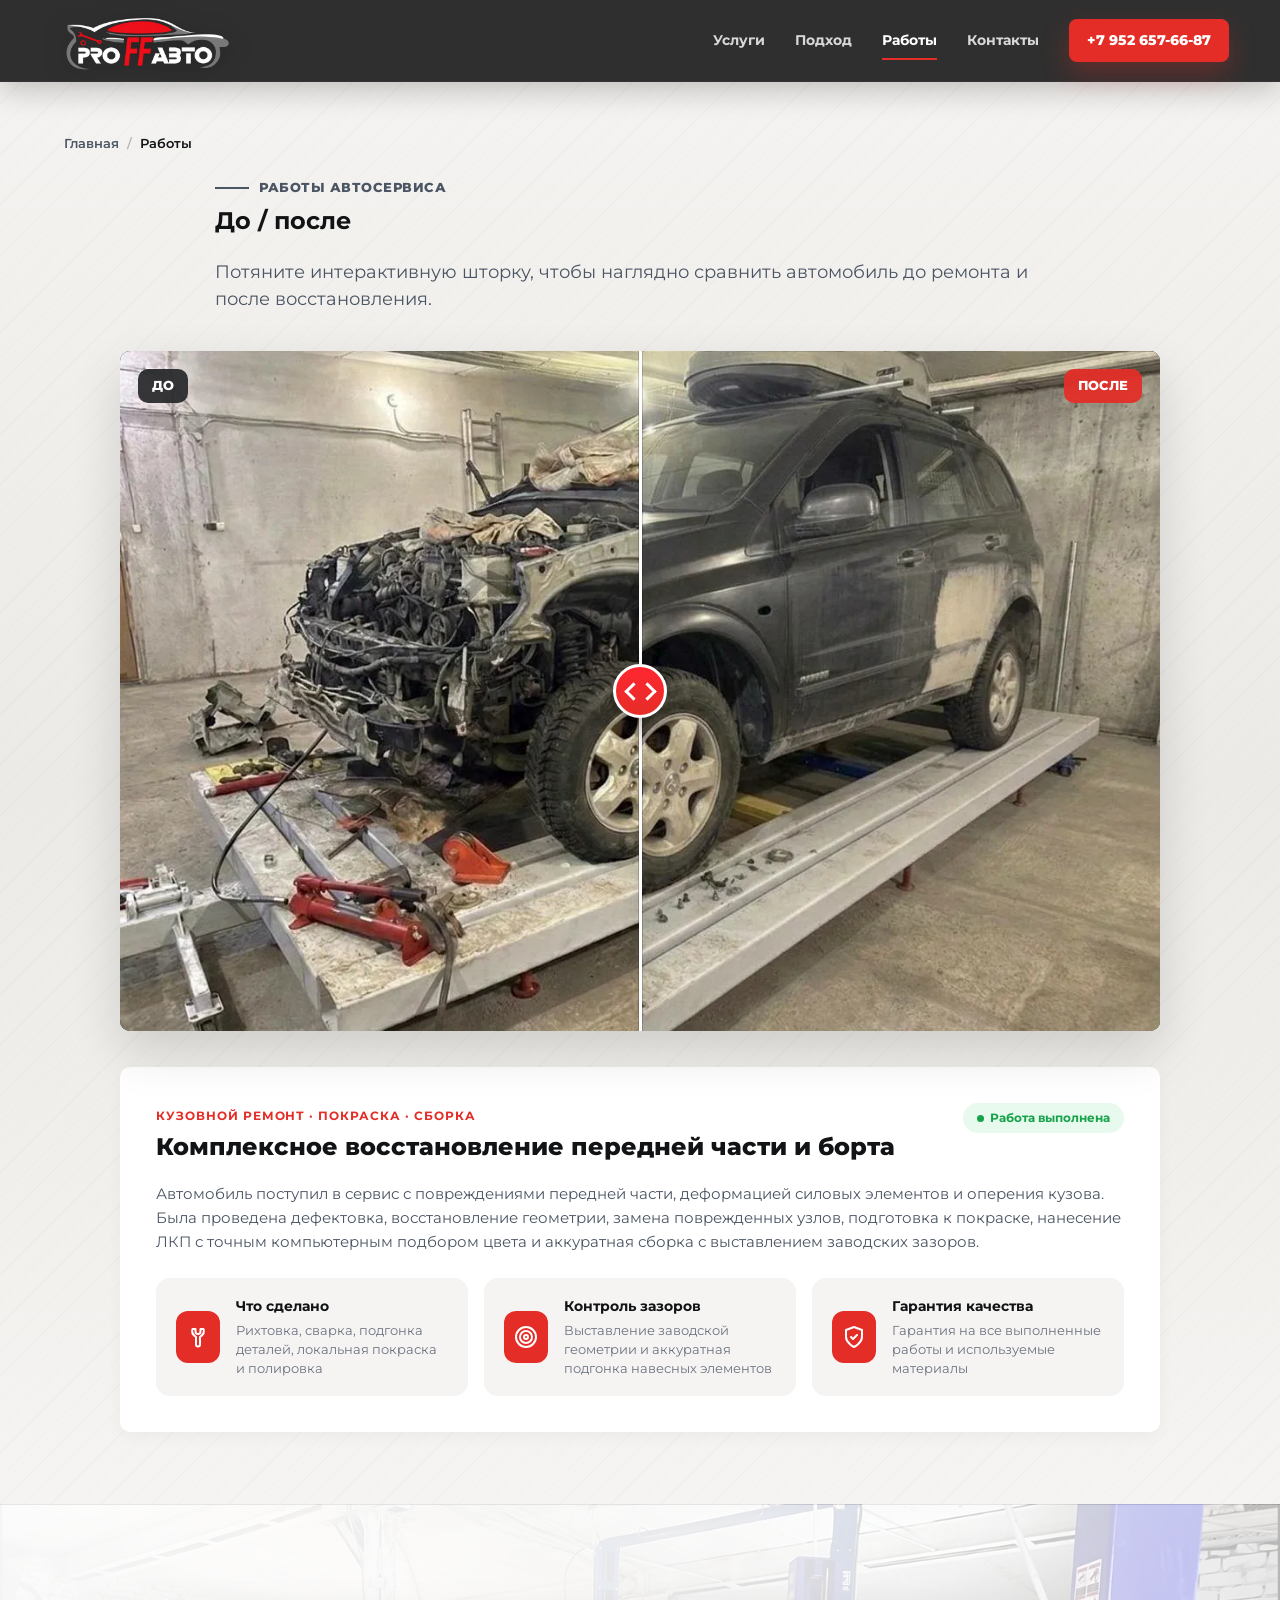
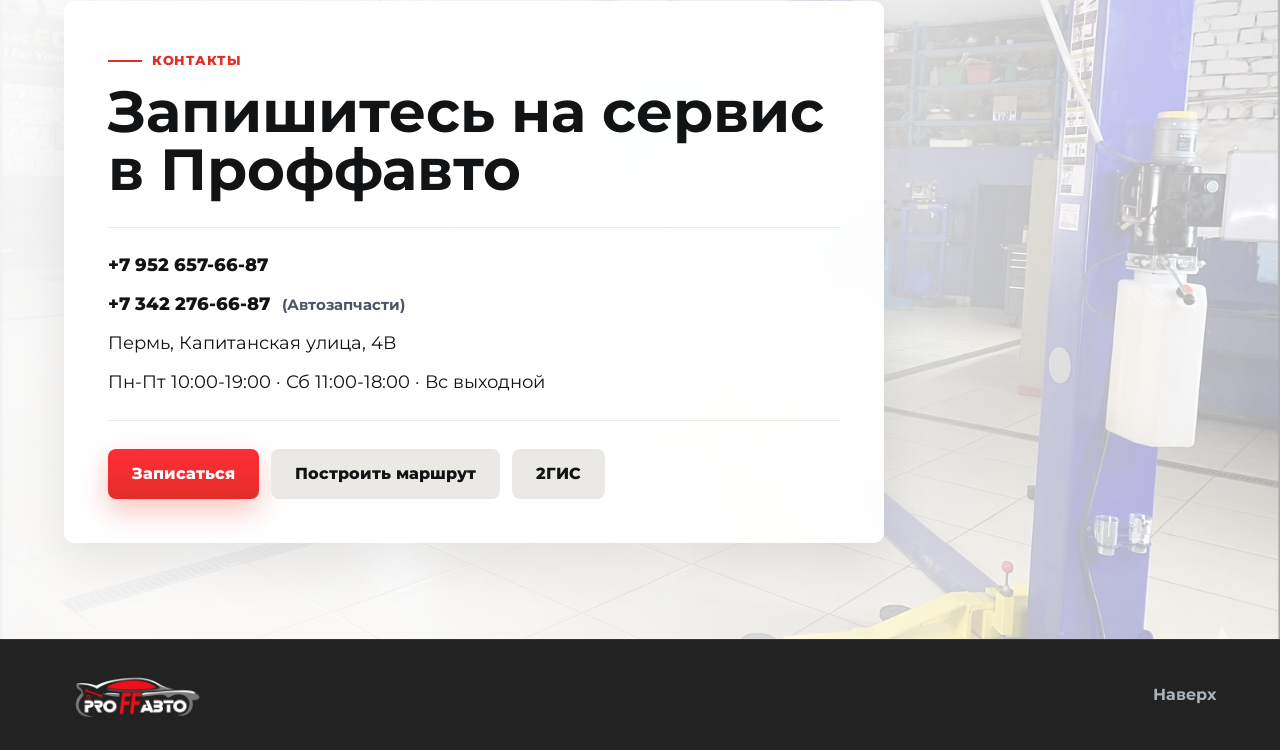
==== commit 7a90a3d0: "perf: optimize images to WebP, sync CSS version, and add SEO/OpenGraph metadata" ====
--- a/works.html
+++ b/works.html
@@ -8,16 +8,52 @@
   <link rel="preconnect" href="https://fonts.googleapis.com">
   <link rel="preconnect" href="https://fonts.gstatic.com" crossorigin>
   <link href="https://fonts.googleapis.com/css2?family=Montserrat:ital,wght@0,400;0,500;0,600;0,700;0,800;0,900;1,400&display=swap" rel="stylesheet">
-  <link rel="preload" as="image" href="do.jpg">
-  <link rel="preload" as="image" href="posle.jpg">
+  <link rel="preload" as="image" href="do.webp">
+  <link rel="preload" as="image" href="posle.webp">
   <link rel="icon" type="image/png" sizes="512x512" href="favicon.png?v=2">
+  <link rel="canonical" href="https://proffauto159.ru/works.html">
+  <meta property="og:type" content="website">
+  <meta property="og:locale" content="ru_RU">
+  <meta property="og:site_name" content="Proffавто">
+  <meta property="og:title" content="Примеры работ До / После – Автосервис Proffавто в Закамске, Пермь">
+  <meta property="og:description" content="Примеры выполненных работ автосервиса Proffавто в Закамске. Фото автомобиля до и после ремонта. Телефон: +7 952 657-66-87.">
+  <meta property="og:url" content="https://proffauto159.ru/works.html">
+  <meta property="og:image" content="https://proffauto159.ru/og-works.jpg">
+  <meta property="og:image:type" content="image/jpeg">
+  <meta property="og:image:width" content="1200">
+  <meta property="og:image:height" content="630">
+  <meta property="og:image:alt" content="Примеры кузовного ремонта До и После в автосервисе Proffавто">
+  <meta name="twitter:card" content="summary_large_image">
+  <meta name="twitter:title" content="Примеры работ До / После – Автосервис Proffавто в Закамске, Пермь">
+  <meta name="twitter:description" content="Примеры выполненных работ автосервиса Proffавто в Закамске. Фото автомобиля до и после ремонта.">
+  <meta name="twitter:image" content="https://proffauto159.ru/og-works.jpg">
   <title>Примеры работ До / После – Автосервис Proffавто в Закамске, Пермь</title>
-  <link rel="stylesheet" href="style.css?v=12">
+  <link rel="stylesheet" href="style.css?v=17">
+  <script type="application/ld+json">
+    {
+      "@context": "https://schema.org",
+      "@type": "BreadcrumbList",
+      "itemListElement": [
+        {
+          "@type": "ListItem",
+          "position": 1,
+          "name": "Главная",
+          "item": "https://proffauto159.ru/"
+        },
+        {
+          "@type": "ListItem",
+          "position": 2,
+          "name": "Работы",
+          "item": "https://proffauto159.ru/works.html"
+        }
+      ]
+    }
+  </script>
 </head>
 <body class="page-works">
   <header class="site-header" data-header>
     <a class="logo" href="index.html" aria-label="Proffавто на главную">
-      <img class="logo-image" src="logo-transparent.png" alt="Proffавто">
+      <img class="logo-image" src="logo-transparent.webp" alt="Proffавто">
     </a>
 
     <button class="nav-toggle" type="button" aria-expanded="false" aria-controls="main-nav" data-nav-toggle>
@@ -52,8 +88,8 @@
       </div>
 
       <div class="work-comparison" data-comparison style="--position: 50%;">
-        <img class="comparison-image comparison-before" src="do.jpg" alt="Автомобиль до ремонта">
-        <img class="comparison-image comparison-after" src="posle.jpg" alt="Автомобиль после ремонта">
+        <img class="comparison-image comparison-before" src="do.webp" alt="Автомобиль до ремонта">
+        <img class="comparison-image comparison-after" src="posle.webp" alt="Автомобиль после ремонта">
         <span class="comparison-label comparison-label-before">До</span>
         <span class="comparison-label comparison-label-after">После</span>
         <span class="comparison-divider" aria-hidden="true">
@@ -154,7 +190,7 @@
 
   <footer class="site-footer">
     <span class="footer-brand">
-      <a href="index.html" aria-label="Proffавто на главную"><img src="logo-transparent.png" alt="Proffавто"></a>
+      <a href="index.html" aria-label="Proffавто на главную"><img src="logo-transparent.webp" alt="Proffавто"></a>
     </span>
     <a href="#top">Наверх</a>
   </footer>
--- a/style.css
+++ b/style.css
@@ -218,7 +218,7 @@
   background-color: #e5e7eb;
   background-image:
     linear-gradient(125deg, rgba(229, 45, 39, 0.1), transparent 30%),
-    url("zaezd.png");
+    url("zaezd.webp");
   background-position: center;
   background-size: cover;
 }
@@ -226,7 +226,7 @@
 .image-panel {
   background-image:
     linear-gradient(125deg, rgba(229, 45, 39, 0.1), transparent 30%),
-    url("work.jpeg");
+    url("work.webp");
 }
 
 .hero-media {
@@ -530,8 +530,8 @@
   border-top: 1px solid var(--line);
 }
 
-.services-section > *,
-.reviews-section > * {
+.services-section>*,
+.reviews-section>* {
   position: relative;
   z-index: 1;
 }
@@ -548,10 +548,10 @@
   overflow: hidden;
   padding: 28px;
   background: #ffffff;
-  border: 1px solid var(--line);
+  border: none;
   border-radius: var(--card-radius);
   box-shadow: var(--shadow-sm);
-  transition: transform 0.18s ease, border-color 0.18s ease, box-shadow 0.18s ease;
+  transition: transform 0.18s ease, box-shadow 0.18s ease;
 }
 
 .service-card::before {
@@ -568,7 +568,6 @@
 
 .service-card:hover {
   transform: translateY(-4px);
-  border-color: rgba(229, 45, 39, 0.35);
   box-shadow: 0 14px 38px rgba(0, 0, 0, 0.08);
 }
 
@@ -586,7 +585,6 @@
   margin-bottom: 42px;
   color: var(--red);
   background: var(--red-soft);
-  border: 1px solid rgba(229, 45, 39, 0.22);
   border-radius: 999px;
   font-size: 12px;
   font-weight: 900;
@@ -614,7 +612,7 @@
   min-height: 0;
   padding-block: 34px;
   background: linear-gradient(135deg, #ffffff 65%, rgba(229, 45, 39, 0.04) 100%);
-  border: 1px solid var(--line);
+  border: none;
 }
 
 .service-card-wide .service-number {
@@ -640,7 +638,7 @@
   border-top: 1px solid var(--line);
 }
 
-.team-section > * {
+.team-section>* {
   position: relative;
   z-index: 1;
 }
@@ -660,7 +658,7 @@
   margin-bottom: 22px;
 }
 
-.team-content > p:not(.eyebrow) {
+.team-content>p:not(.eyebrow) {
   margin-bottom: 30px;
   color: var(--muted);
   font-size: 18px;
@@ -678,8 +676,7 @@
   min-height: 42px;
   padding: 10px 16px;
   background: var(--bg);
-  border: 1px solid var(--line);
-  border-left: 3px solid var(--red);
+  border: none;
   border-radius: var(--button-radius);
   color: var(--text);
   font-size: 14px;
@@ -692,7 +689,7 @@
   margin: 0;
   overflow: hidden;
   background: var(--bg);
-  border: 1px solid var(--line);
+  border: none;
   border-radius: var(--card-radius);
   box-shadow: var(--shadow);
 }
@@ -749,7 +746,7 @@
   overflow: hidden;
   padding: clamp(26px, 4vw, 42px);
   background: #ffffff;
-  border: 1px solid var(--line);
+  border: none;
   border-radius: var(--card-radius);
   box-shadow: var(--shadow);
   text-align: center;
@@ -804,7 +801,7 @@
   margin-bottom: 26px;
   overflow: hidden;
   background: var(--bg);
-  border: 1px solid var(--line);
+  border: none;
   border-radius: var(--card-radius);
 }
 
@@ -874,7 +871,7 @@
 
 .image-panel {
   min-height: 650px;
-  border: 1px solid var(--line);
+  border: none;
   border-radius: var(--card-radius);
   background-position: center left;
   box-shadow: var(--shadow);
@@ -885,7 +882,7 @@
   max-width: 680px;
 }
 
-.content-panel > p:not(.eyebrow) {
+.content-panel>p:not(.eyebrow) {
   margin-bottom: 30px;
   font-size: 18px;
   color: var(--muted);
@@ -894,48 +891,21 @@
 .steps {
   display: grid;
   position: relative;
-  gap: 14px;
-}
-
-.steps::before {
-  content: "";
-  position: absolute;
-  top: 28px;
-  bottom: 28px;
-  left: 51px;
-  width: 2px;
-  background: linear-gradient(180deg, rgba(229, 45, 39, 0), var(--red), rgba(229, 45, 39, 0));
+  gap: 12px;
 }
 
 .step {
   position: relative;
   display: grid;
-  grid-template-columns: 66px 1fr;
+  grid-template-columns: 46px 1fr;
   gap: 18px;
   align-items: center;
-  min-height: 118px;
   overflow: hidden;
-  padding: 22px 24px 22px 22px;
+  padding: 20px 24px;
   background: var(--bg);
   border: 1px solid var(--line);
   border-radius: var(--card-radius);
-  box-shadow: 0 2px 8px rgba(0, 0, 0, 0.03);
-  transition: transform 0.18s ease, border-color 0.18s ease, box-shadow 0.18s ease;
-}
-
-.step::before {
-  content: "";
-  position: absolute;
-  inset: 0 auto 0 0;
-  width: 3px;
-  background: linear-gradient(180deg, transparent, var(--red), transparent);
-  opacity: 0.82;
-}
-
-.step:hover {
-  transform: translateY(-2px);
-  border-color: rgba(229, 45, 39, 0.34);
-  box-shadow: 0 8px 24px rgba(0, 0, 0, 0.06);
+  box-shadow: 0 2px 8px rgba(0, 0, 0, 0.025);
 }
 
 .step span {
@@ -943,15 +913,16 @@
   z-index: 1;
   display: grid;
   place-items: center;
-  width: 58px;
-  height: 58px;
-  background: linear-gradient(145deg, #ff2d38, var(--red));
-  border: 1px solid var(--red);
-  border-radius: var(--card-radius);
-  color: #ffffff;
-  font-size: 20px;
-  font-weight: 900;
-  box-shadow: var(--shadow-red);
+  width: 46px;
+  height: 46px;
+  background: #ffffff;
+  border: 1.5px solid rgba(229, 45, 39, 0.22);
+  border-radius: 50%;
+  color: var(--red);
+  font-size: 16px;
+  font-weight: 800;
+  font-variant-numeric: tabular-nums;
+  box-shadow: 0 3px 10px rgba(17, 19, 21, 0.05);
 }
 
 .step div {
@@ -998,19 +969,10 @@
   aspect-ratio: 1195 / 896;
   overflow: hidden;
   isolation: isolate;
-  border: 1px solid rgba(0, 0, 0, 0.12);
+  border: none;
   border-radius: var(--card-radius);
   background: #111;
   box-shadow: 0 20px 50px rgba(0, 0, 0, 0.14);
-}
-
-.work-comparison::before {
-  content: "";
-  position: absolute;
-  z-index: 2;
-  inset: 0;
-  border: 1px solid rgba(255, 255, 255, 0.28);
-  pointer-events: none;
 }
 
 .comparison-image {
@@ -1037,7 +999,7 @@
   min-height: 34px;
   padding: 7px 14px;
   background: rgba(17, 19, 21, 0.82);
-  border: 1px solid rgba(255, 255, 255, 0.28);
+  border: none;
   border-radius: var(--card-radius);
   color: #ffffff;
   font-size: 13px;
@@ -1294,7 +1256,7 @@
   align-items: center;
   background:
     linear-gradient(105deg, rgba(255, 255, 255, 0.96), rgba(255, 255, 255, 0.9) 48%, rgba(255, 255, 255, 0.65)),
-    url("offer.png");
+    url("offer.webp");
   background-position: center;
   background-size: cover;
   border-top: 1px solid var(--line);
@@ -1304,7 +1266,7 @@
   width: min(820px, 100%);
   padding: clamp(24px, 4vw, 44px);
   background: rgba(255, 255, 255, 0.95);
-  border: 1px solid var(--line-strong);
+  border: none;
   border-radius: var(--card-radius);
   box-shadow: 0 20px 50px rgba(0, 0, 0, 0.08);
   backdrop-filter: blur(18px);
@@ -1378,7 +1340,7 @@
   width: min(520px, 100%);
   padding: clamp(24px, 4vw, 34px);
   background: #ffffff;
-  border: 1px solid var(--line-strong);
+  border: none;
   border-radius: var(--card-radius);
   box-shadow: 0 24px 60px rgba(0, 0, 0, 0.16);
   outline: none;
@@ -1592,7 +1554,7 @@
     order: 2;
   }
 
-  .content-panel > p:not(.eyebrow) {
+  .content-panel>p:not(.eyebrow) {
     order: 3;
     margin-bottom: 0;
   }
@@ -1817,21 +1779,16 @@
     min-height: 320px;
   }
 
-  .steps::before {
-    left: 43px;
-  }
-
   .step {
-    grid-template-columns: 52px 1fr;
+    grid-template-columns: 40px 1fr;
     gap: 14px;
-    min-height: 0;
-    padding: 18px 16px;
+    padding: 16px;
   }
 
   .step span {
-    width: 50px;
-    height: 50px;
-    font-size: 18px;
+    width: 40px;
+    height: 40px;
+    font-size: 15px;
   }
 
   .comparison-label {
@@ -1954,4 +1911,4 @@
     width: 38px;
     height: 38px;
   }
-}
+}
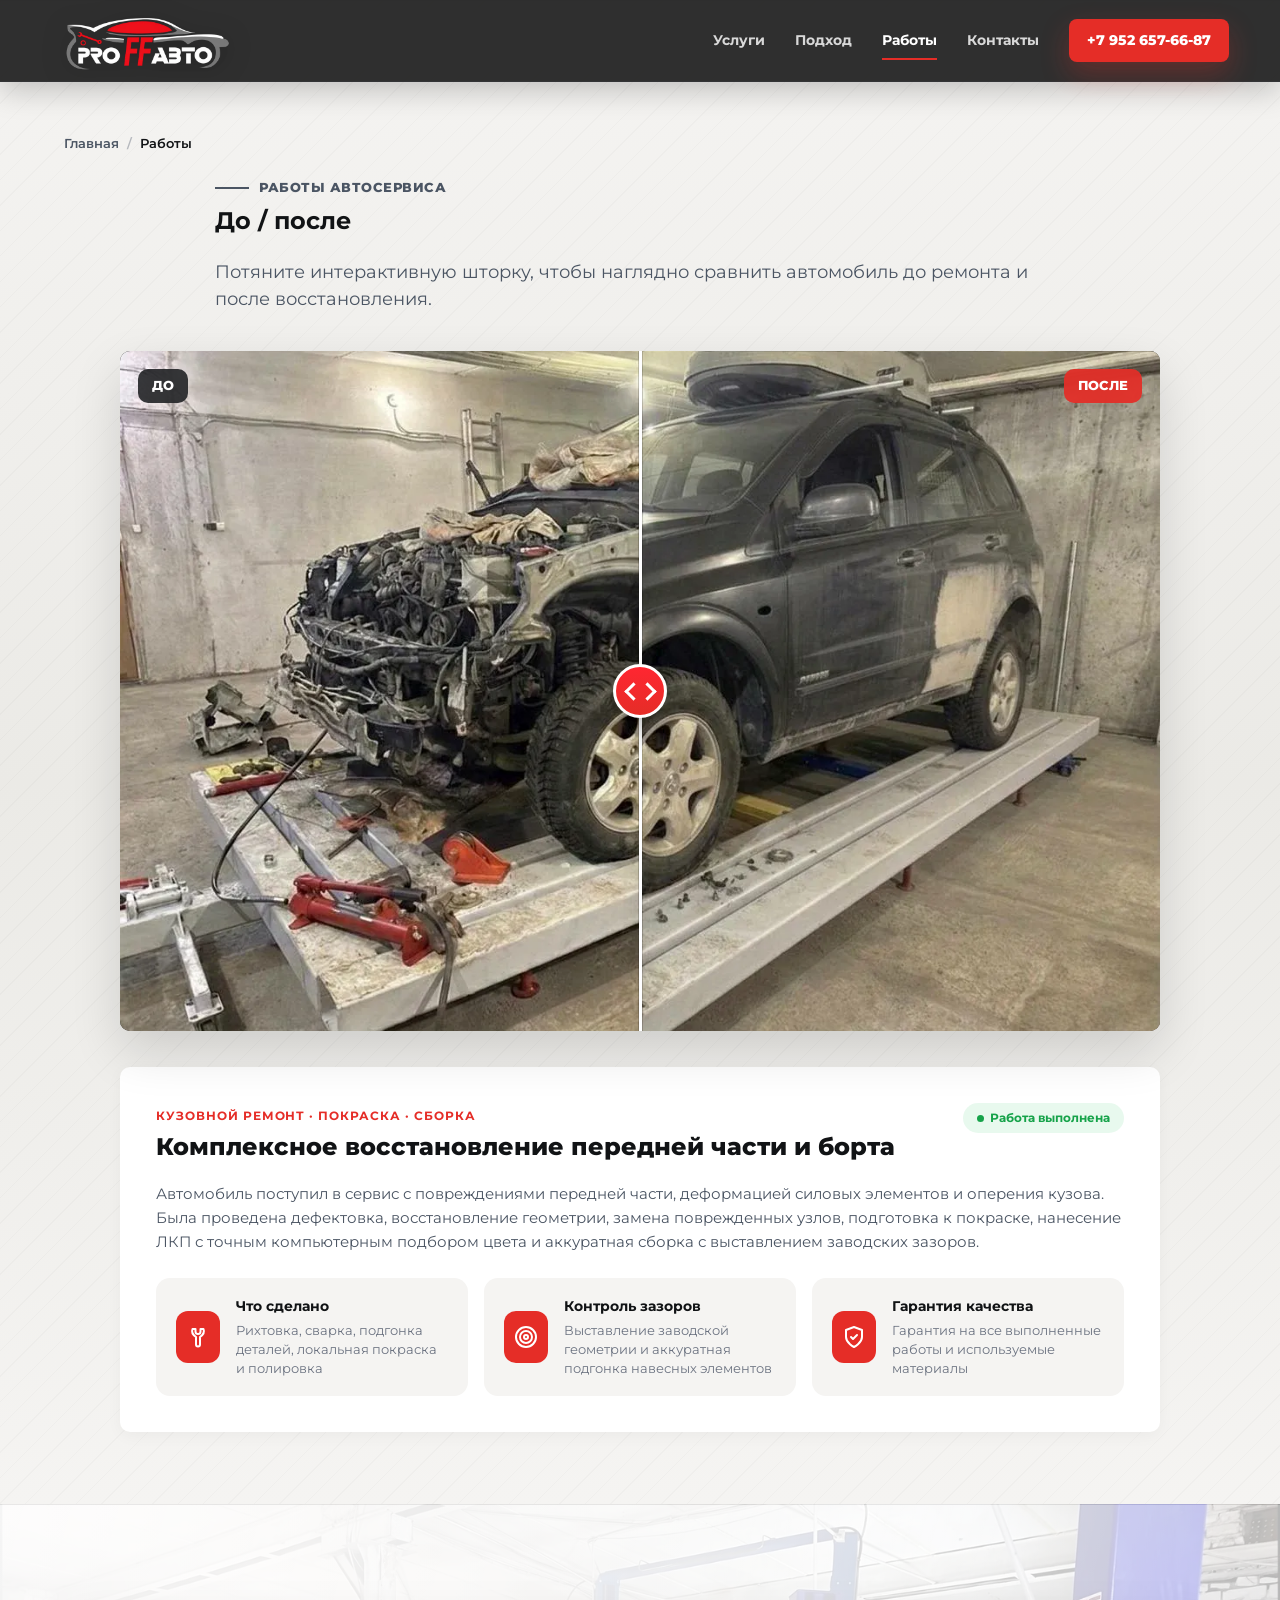
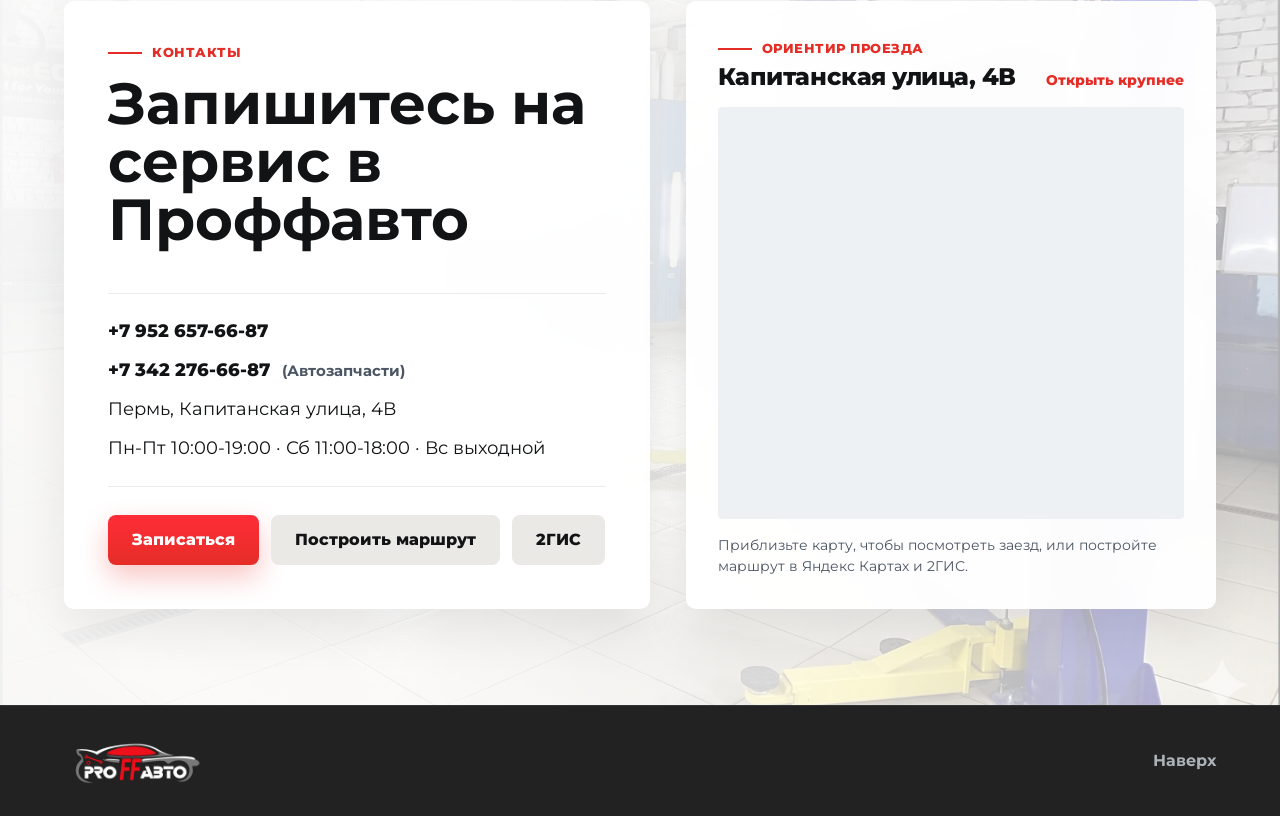
==== commit 04187eb0: "feat: add service prices, parts highlight, map widget, and update hero text" ====
--- a/works.html
+++ b/works.html
@@ -28,7 +28,7 @@
   <meta name="twitter:description" content="Примеры выполненных работ автосервиса Proffавто в Закамске. Фото автомобиля до и после ремонта.">
   <meta name="twitter:image" content="https://proffauto159.ru/og-works.jpg">
   <title>Примеры работ До / После – Автосервис Proffавто в Закамске, Пермь</title>
-  <link rel="stylesheet" href="style.css?v=17">
+  <link rel="stylesheet" href="style.css?v=19">
   <script type="application/ld+json">
     {
       "@context": "https://schema.org",
@@ -171,6 +171,29 @@
           <a class="btn btn-secondary" href="https://go.2gis.com/cyw1y" target="_blank" rel="noreferrer">2ГИС</a>
         </div>
       </div>
+
+      <div class="contact-map-card">
+        <div class="contact-map-head">
+          <div>
+            <p class="eyebrow">Ориентир проезда</p>
+            <h3>Капитанская улица, 4В</h3>
+          </div>
+          <a class="contact-map-link"
+            href="https://yandex.com/maps/org/proffauto/19250466593/?ll=56.021358%2C58.025476&z=16" target="_blank"
+            rel="noreferrer">Открыть крупнее</a>
+        </div>
+
+        <div class="contact-map-frame">
+          <iframe
+            title="Мини-карта проезда к автосервису Proffавто на Капитанской улице, 4В"
+            src="https://yandex.ru/map-widget/v1/?ll=56.021358%2C58.025476&mode=search&oid=19250466593&ol=biz&z=16"
+            loading="lazy"
+            referrerpolicy="no-referrer-when-downgrade"
+            allowfullscreen></iframe>
+        </div>
+
+        <p class="contact-map-note">Приблизьте карту, чтобы посмотреть заезд, или постройте маршрут в Яндекс Картах и 2ГИС.</p>
+      </div>
     </section>
   </main>
 
--- a/style.css
+++ b/style.css
@@ -590,6 +590,21 @@
   font-weight: 900;
 }
 
+.service-number:has(+ .service-price) {
+  margin-bottom: 14px;
+}
+
+.service-price {
+  position: relative;
+  z-index: 1;
+  margin-bottom: 8px;
+  color: var(--red);
+  font-size: 15px;
+  font-weight: 800;
+  line-height: 20px;
+  letter-spacing: -0.01em;
+}
+
 .service-card h3,
 .service-card p,
 .service-card .service-content {
@@ -939,6 +954,66 @@
   margin-bottom: 4px;
 }
 
+.parts-highlight {
+  display: flex;
+  align-items: center;
+  justify-content: space-between;
+  gap: 20px;
+  flex-wrap: wrap;
+  margin-top: 16px;
+  padding: 22px 24px;
+  background: linear-gradient(135deg, rgba(229, 45, 39, 0.06), rgba(229, 45, 39, 0.02));
+  border: none;
+  border-radius: var(--card-radius);
+}
+
+.parts-highlight-body {
+  flex: 1 1 280px;
+}
+
+.parts-highlight-tag {
+  display: inline-block;
+  margin-bottom: 6px;
+  color: var(--red);
+  font-size: 12px;
+  font-weight: 800;
+  letter-spacing: 0.08em;
+  text-transform: uppercase;
+}
+
+.parts-highlight h3 {
+  margin: 0 0 6px;
+  font-size: 18px;
+  font-weight: 800;
+  color: var(--text);
+}
+
+.parts-highlight p {
+  margin: 0;
+  font-size: 15px;
+  line-height: 1.5;
+  color: var(--muted);
+}
+
+.parts-highlight-actions {
+  display: grid;
+  justify-items: center;
+  gap: 8px;
+}
+
+.parts-highlight-number {
+  font-size: 13px;
+  font-weight: 700;
+  color: var(--muted);
+  white-space: nowrap;
+  transition: color 0.18s ease;
+}
+
+.parts-highlight-number:hover,
+.parts-highlight-number:focus-visible {
+  color: var(--red);
+}
+
 /* ==========================================================================
    Секция работ (Works: До / После)
    ========================================================================== */
@@ -1252,8 +1327,10 @@
 
 .contact-section {
   display: grid;
+  grid-template-columns: minmax(0, 1.05fr) minmax(0, 0.95fr);
+  gap: clamp(20px, 3vw, 36px);
   min-height: 620px;
-  align-items: center;
+  align-items: stretch;
   background:
     linear-gradient(105deg, rgba(255, 255, 255, 0.96), rgba(255, 255, 255, 0.9) 48%, rgba(255, 255, 255, 0.65)),
     url("offer.webp");
@@ -1262,14 +1339,87 @@
   border-top: 1px solid var(--line);
 }
 
-.contact-card {
-  width: min(820px, 100%);
+.contact-card,
+.contact-map-card {
+  width: 100%;
   padding: clamp(24px, 4vw, 44px);
   background: rgba(255, 255, 255, 0.95);
   border: none;
   border-radius: var(--card-radius);
   box-shadow: 0 20px 50px rgba(0, 0, 0, 0.08);
   backdrop-filter: blur(18px);
+}
+
+.contact-card {
+  display: flex;
+  flex-direction: column;
+  justify-content: center;
+}
+
+.contact-map-card {
+  display: flex;
+  flex-direction: column;
+  gap: 16px;
+  padding: clamp(22px, 3vw, 32px);
+}
+
+.contact-map-head {
+  display: flex;
+  align-items: flex-end;
+  justify-content: space-between;
+  gap: 16px;
+  flex-wrap: wrap;
+}
+
+.contact-map-head .eyebrow {
+  margin-bottom: 6px;
+}
+
+.contact-map-head h3 {
+  margin: 0;
+  font-size: clamp(20px, 2.2vw, 24px);
+  font-weight: 800;
+  letter-spacing: -0.02em;
+  color: var(--text);
+}
+
+.contact-map-link {
+  font-size: 14px;
+  font-weight: 800;
+  color: var(--red);
+  white-space: nowrap;
+  transition: opacity 0.18s ease;
+}
+
+.contact-map-link:hover,
+.contact-map-link:focus-visible {
+  text-decoration: underline;
+  text-underline-offset: 4px;
+}
+
+.contact-map-frame {
+  position: relative;
+  flex: 1;
+  min-height: 320px;
+  border-radius: calc(var(--card-radius) - 6px);
+  overflow: hidden;
+  border: none;
+  background: #eef1f4;
+}
+
+.contact-map-frame iframe {
+  display: block;
+  width: 100%;
+  height: 100%;
+  min-height: 320px;
+  border: 0;
+}
+
+.contact-map-note {
+  margin: 0;
+  color: var(--muted);
+  font-size: 14px;
+  line-height: 1.5;
 }
 
 .contact-lines {
@@ -1476,7 +1626,8 @@
   .reveal-ready .team-content,
   .reveal-ready .team-photo,
   .reveal-ready .work-comparison,
-  .reveal-ready .contact-card {
+  .reveal-ready .contact-card,
+  .reveal-ready .contact-map-card {
     opacity: 0;
     transform: translateY(28px);
     transition: opacity 0.72s ease, transform 0.72s ease;
@@ -1566,6 +1717,11 @@
   .steps {
     order: 5;
     margin-top: 16px;
+  }
+
+  .parts-highlight {
+    order: 6;
+    margin-top: 6px;
   }
 
   .services-grid {
@@ -1766,6 +1922,16 @@
     margin-bottom: 22px;
   }
 
+  .service-number:has(+ .service-price) {
+    margin-bottom: 8px;
+  }
+
+  .service-price {
+    margin-bottom: 6px;
+    font-size: 14px;
+    line-height: 18px;
+  }
+
   .image-panel {
     min-height: 330px;
   }
@@ -1832,6 +1998,11 @@
     width: 38px;
     height: 38px;
   }
+
+  .contact-map-frame,
+  .contact-map-frame iframe {
+    min-height: 260px;
+  }
 }
 
 @media (max-width: 440px) {
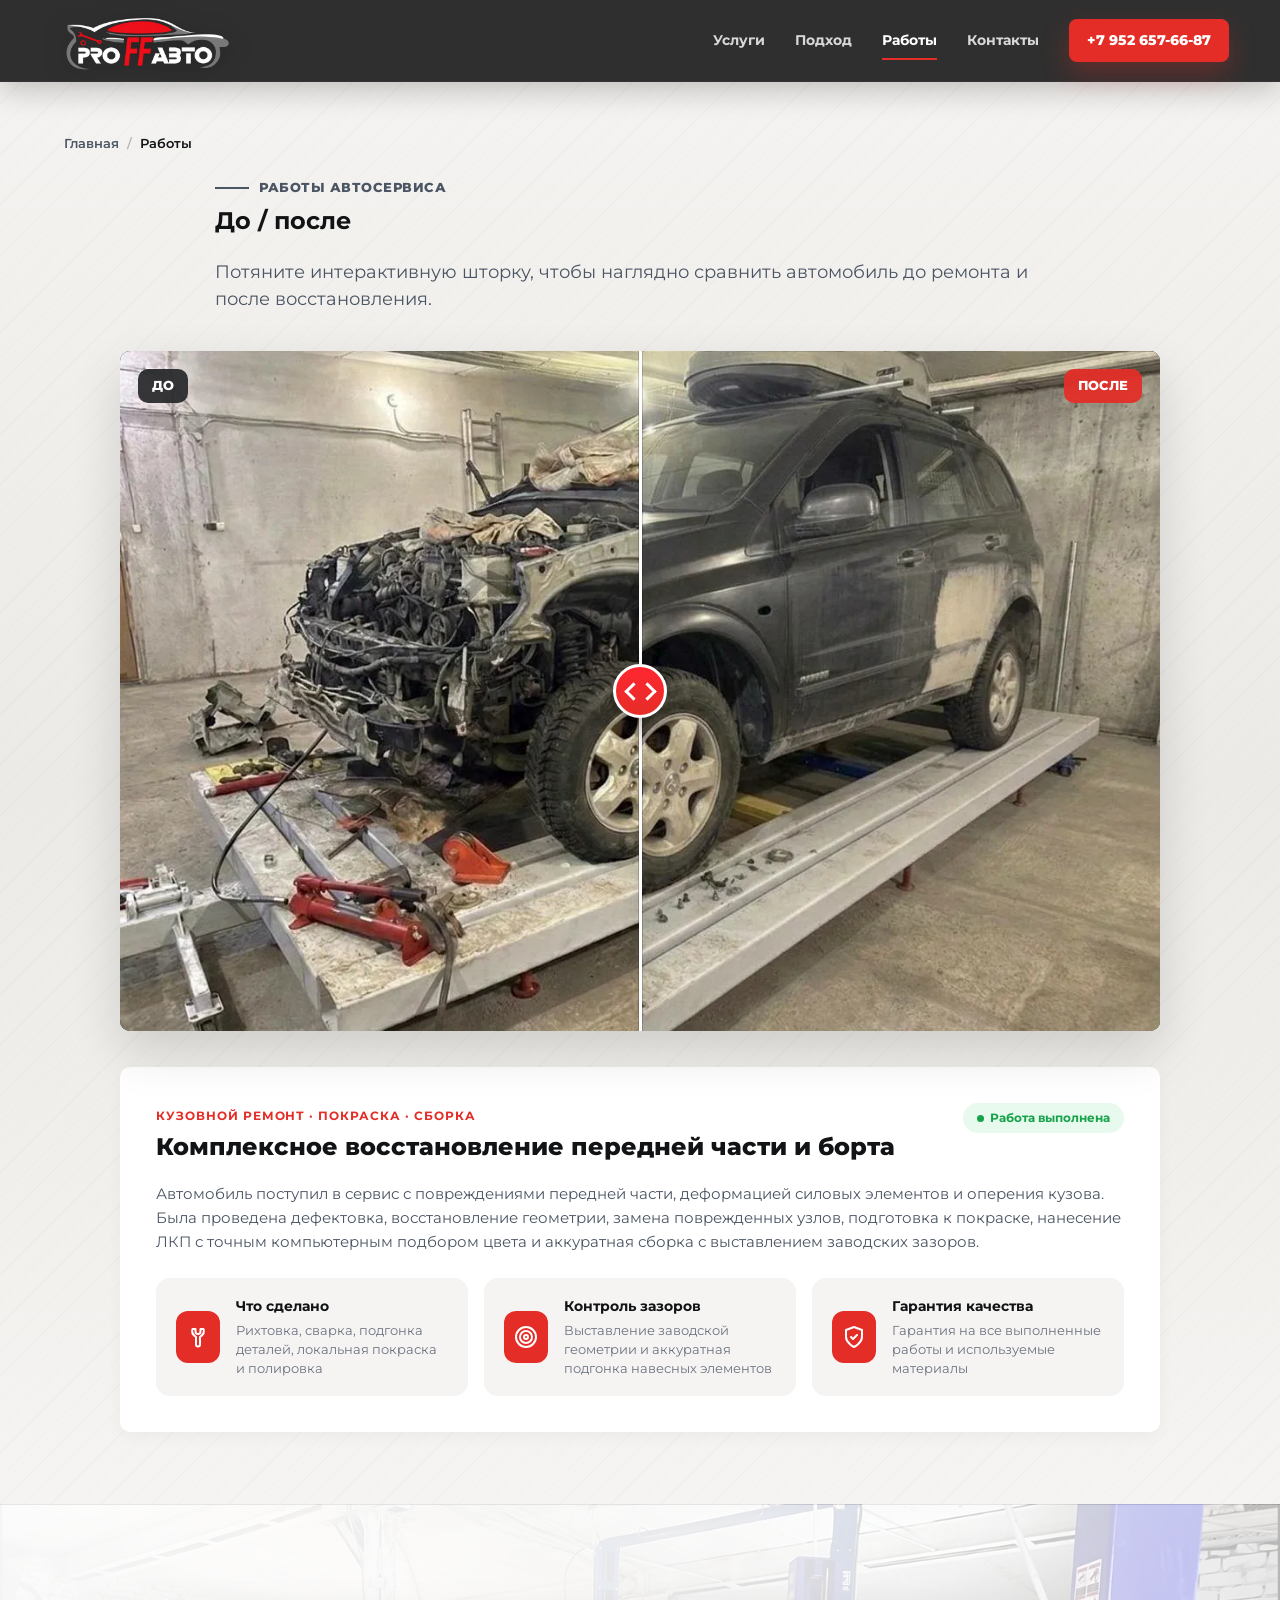
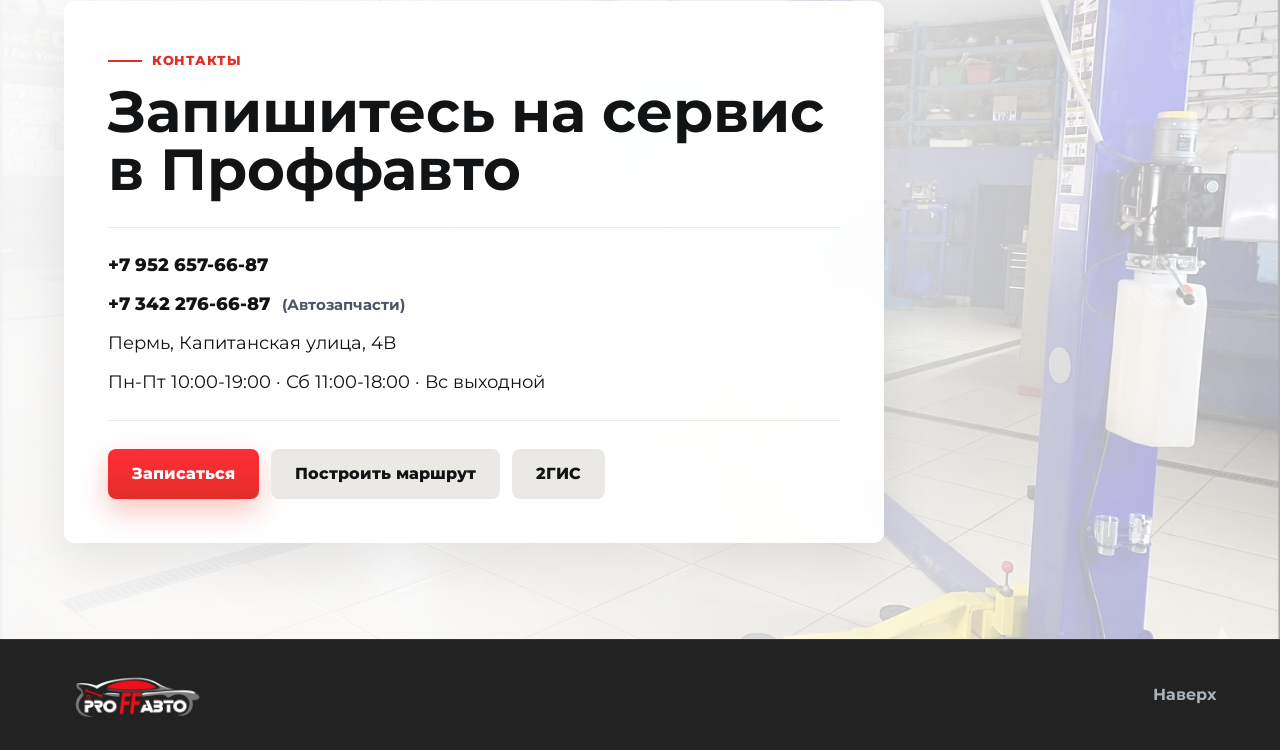
==== commit d28b12d8: "chore: remove bottom Yandex map widget from contacts" ====
--- a/works.html
+++ b/works.html
@@ -28,7 +28,7 @@
   <meta name="twitter:description" content="Примеры выполненных работ автосервиса Proffавто в Закамске. Фото автомобиля до и после ремонта.">
   <meta name="twitter:image" content="https://proffauto159.ru/og-works.jpg">
   <title>Примеры работ До / После – Автосервис Proffавто в Закамске, Пермь</title>
-  <link rel="stylesheet" href="style.css?v=19">
+  <link rel="stylesheet" href="style.css?v=20">
   <script type="application/ld+json">
     {
       "@context": "https://schema.org",
@@ -171,29 +171,6 @@
           <a class="btn btn-secondary" href="https://go.2gis.com/cyw1y" target="_blank" rel="noreferrer">2ГИС</a>
         </div>
       </div>
-
-      <div class="contact-map-card">
-        <div class="contact-map-head">
-          <div>
-            <p class="eyebrow">Ориентир проезда</p>
-            <h3>Капитанская улица, 4В</h3>
-          </div>
-          <a class="contact-map-link"
-            href="https://yandex.com/maps/org/proffauto/19250466593/?ll=56.021358%2C58.025476&z=16" target="_blank"
-            rel="noreferrer">Открыть крупнее</a>
-        </div>
-
-        <div class="contact-map-frame">
-          <iframe
-            title="Мини-карта проезда к автосервису Proffавто на Капитанской улице, 4В"
-            src="https://yandex.ru/map-widget/v1/?ll=56.021358%2C58.025476&mode=search&oid=19250466593&ol=biz&z=16"
-            loading="lazy"
-            referrerpolicy="no-referrer-when-downgrade"
-            allowfullscreen></iframe>
-        </div>
-
-        <p class="contact-map-note">Приблизьте карту, чтобы посмотреть заезд, или постройте маршрут в Яндекс Картах и 2ГИС.</p>
-      </div>
     </section>
   </main>
 
--- a/style.css
+++ b/style.css
@@ -1327,10 +1327,8 @@
 
 .contact-section {
   display: grid;
-  grid-template-columns: minmax(0, 1.05fr) minmax(0, 0.95fr);
-  gap: clamp(20px, 3vw, 36px);
   min-height: 620px;
-  align-items: stretch;
+  align-items: center;
   background:
     linear-gradient(105deg, rgba(255, 255, 255, 0.96), rgba(255, 255, 255, 0.9) 48%, rgba(255, 255, 255, 0.65)),
     url("offer.webp");
@@ -1339,87 +1337,14 @@
   border-top: 1px solid var(--line);
 }
 
-.contact-card,
-.contact-map-card {
-  width: 100%;
+.contact-card {
+  width: min(820px, 100%);
   padding: clamp(24px, 4vw, 44px);
   background: rgba(255, 255, 255, 0.95);
   border: none;
   border-radius: var(--card-radius);
   box-shadow: 0 20px 50px rgba(0, 0, 0, 0.08);
   backdrop-filter: blur(18px);
-}
-
-.contact-card {
-  display: flex;
-  flex-direction: column;
-  justify-content: center;
-}
-
-.contact-map-card {
-  display: flex;
-  flex-direction: column;
-  gap: 16px;
-  padding: clamp(22px, 3vw, 32px);
-}
-
-.contact-map-head {
-  display: flex;
-  align-items: flex-end;
-  justify-content: space-between;
-  gap: 16px;
-  flex-wrap: wrap;
-}
-
-.contact-map-head .eyebrow {
-  margin-bottom: 6px;
-}
-
-.contact-map-head h3 {
-  margin: 0;
-  font-size: clamp(20px, 2.2vw, 24px);
-  font-weight: 800;
-  letter-spacing: -0.02em;
-  color: var(--text);
-}
-
-.contact-map-link {
-  font-size: 14px;
-  font-weight: 800;
-  color: var(--red);
-  white-space: nowrap;
-  transition: opacity 0.18s ease;
-}
-
-.contact-map-link:hover,
-.contact-map-link:focus-visible {
-  text-decoration: underline;
-  text-underline-offset: 4px;
-}
-
-.contact-map-frame {
-  position: relative;
-  flex: 1;
-  min-height: 320px;
-  border-radius: calc(var(--card-radius) - 6px);
-  overflow: hidden;
-  border: none;
-  background: #eef1f4;
-}
-
-.contact-map-frame iframe {
-  display: block;
-  width: 100%;
-  height: 100%;
-  min-height: 320px;
-  border: 0;
-}
-
-.contact-map-note {
-  margin: 0;
-  color: var(--muted);
-  font-size: 14px;
-  line-height: 1.5;
 }
 
 .contact-lines {
@@ -1626,8 +1551,7 @@
   .reveal-ready .team-content,
   .reveal-ready .team-photo,
   .reveal-ready .work-comparison,
-  .reveal-ready .contact-card,
-  .reveal-ready .contact-map-card {
+  .reveal-ready .contact-card {
     opacity: 0;
     transform: translateY(28px);
     transition: opacity 0.72s ease, transform 0.72s ease;
@@ -1998,11 +1922,6 @@
     width: 38px;
     height: 38px;
   }
-
-  .contact-map-frame,
-  .contact-map-frame iframe {
-    min-height: 260px;
-  }
 }
 
 @media (max-width: 440px) {
